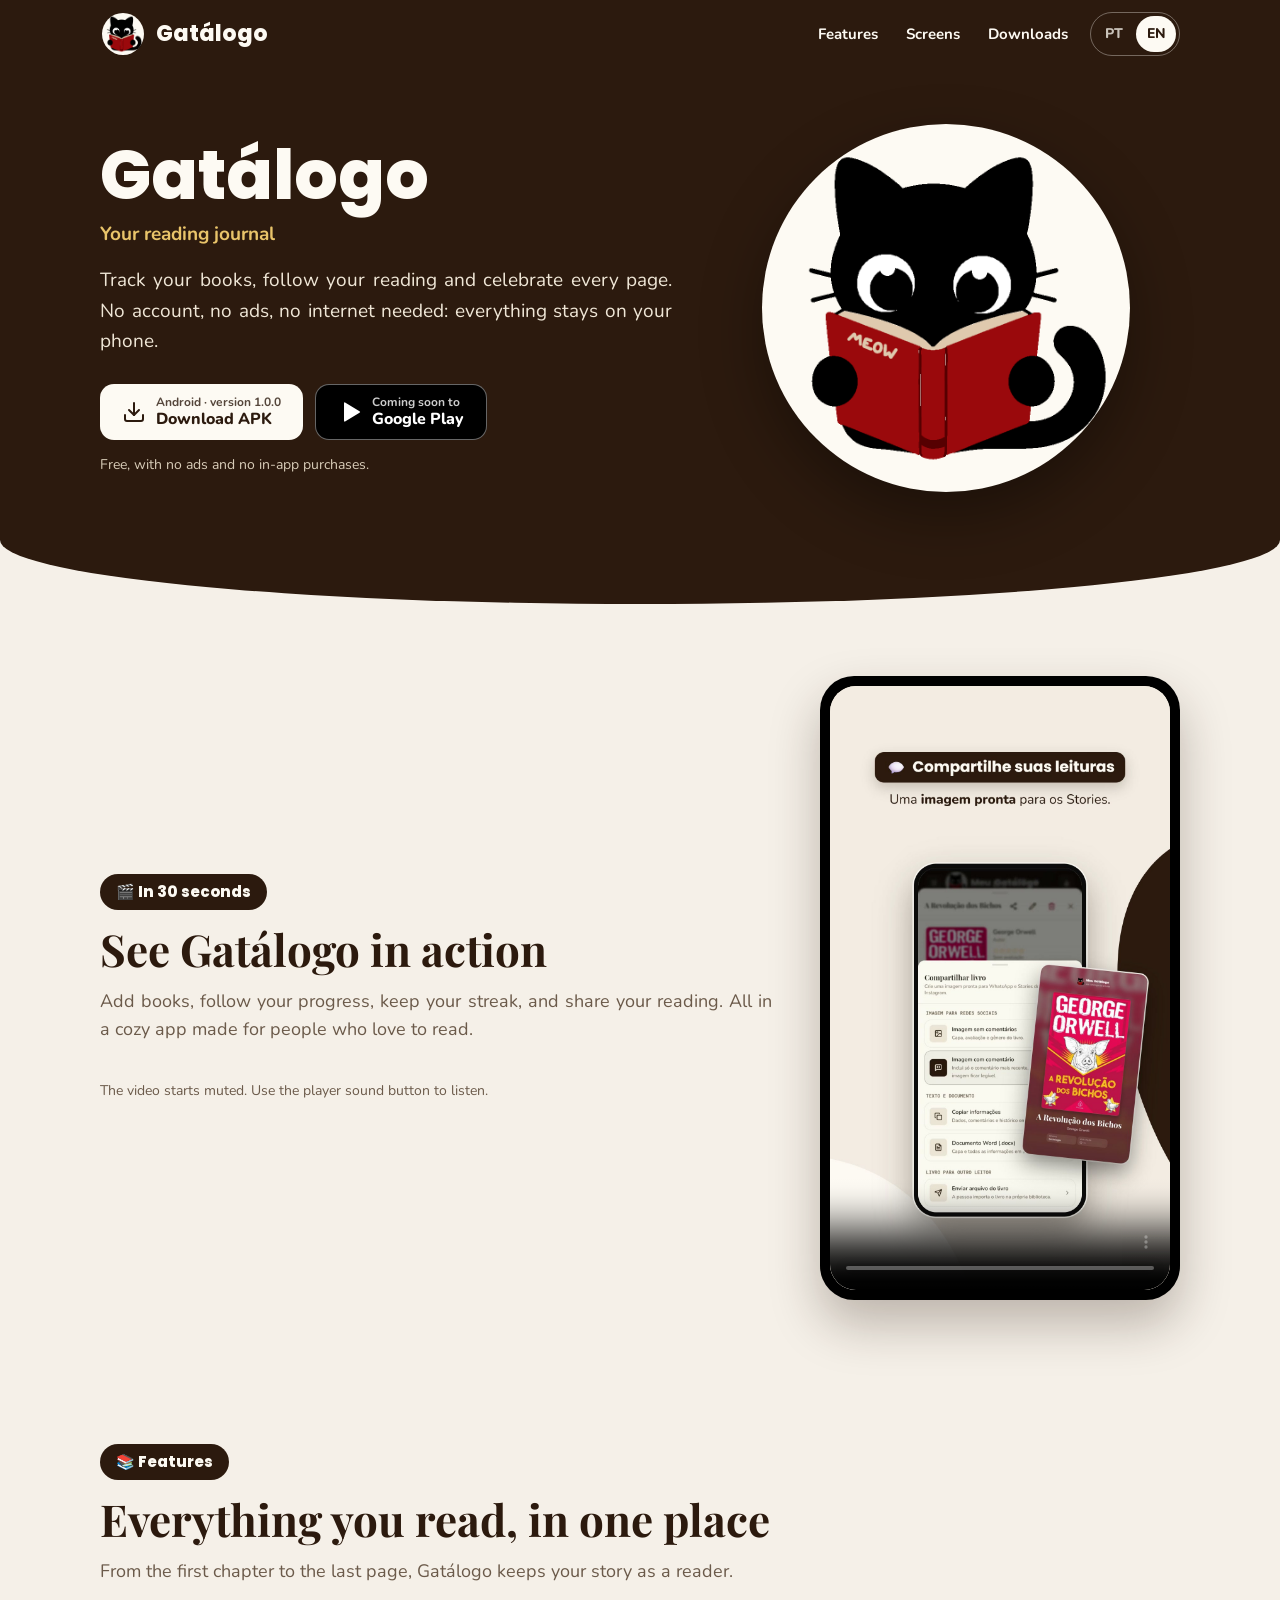
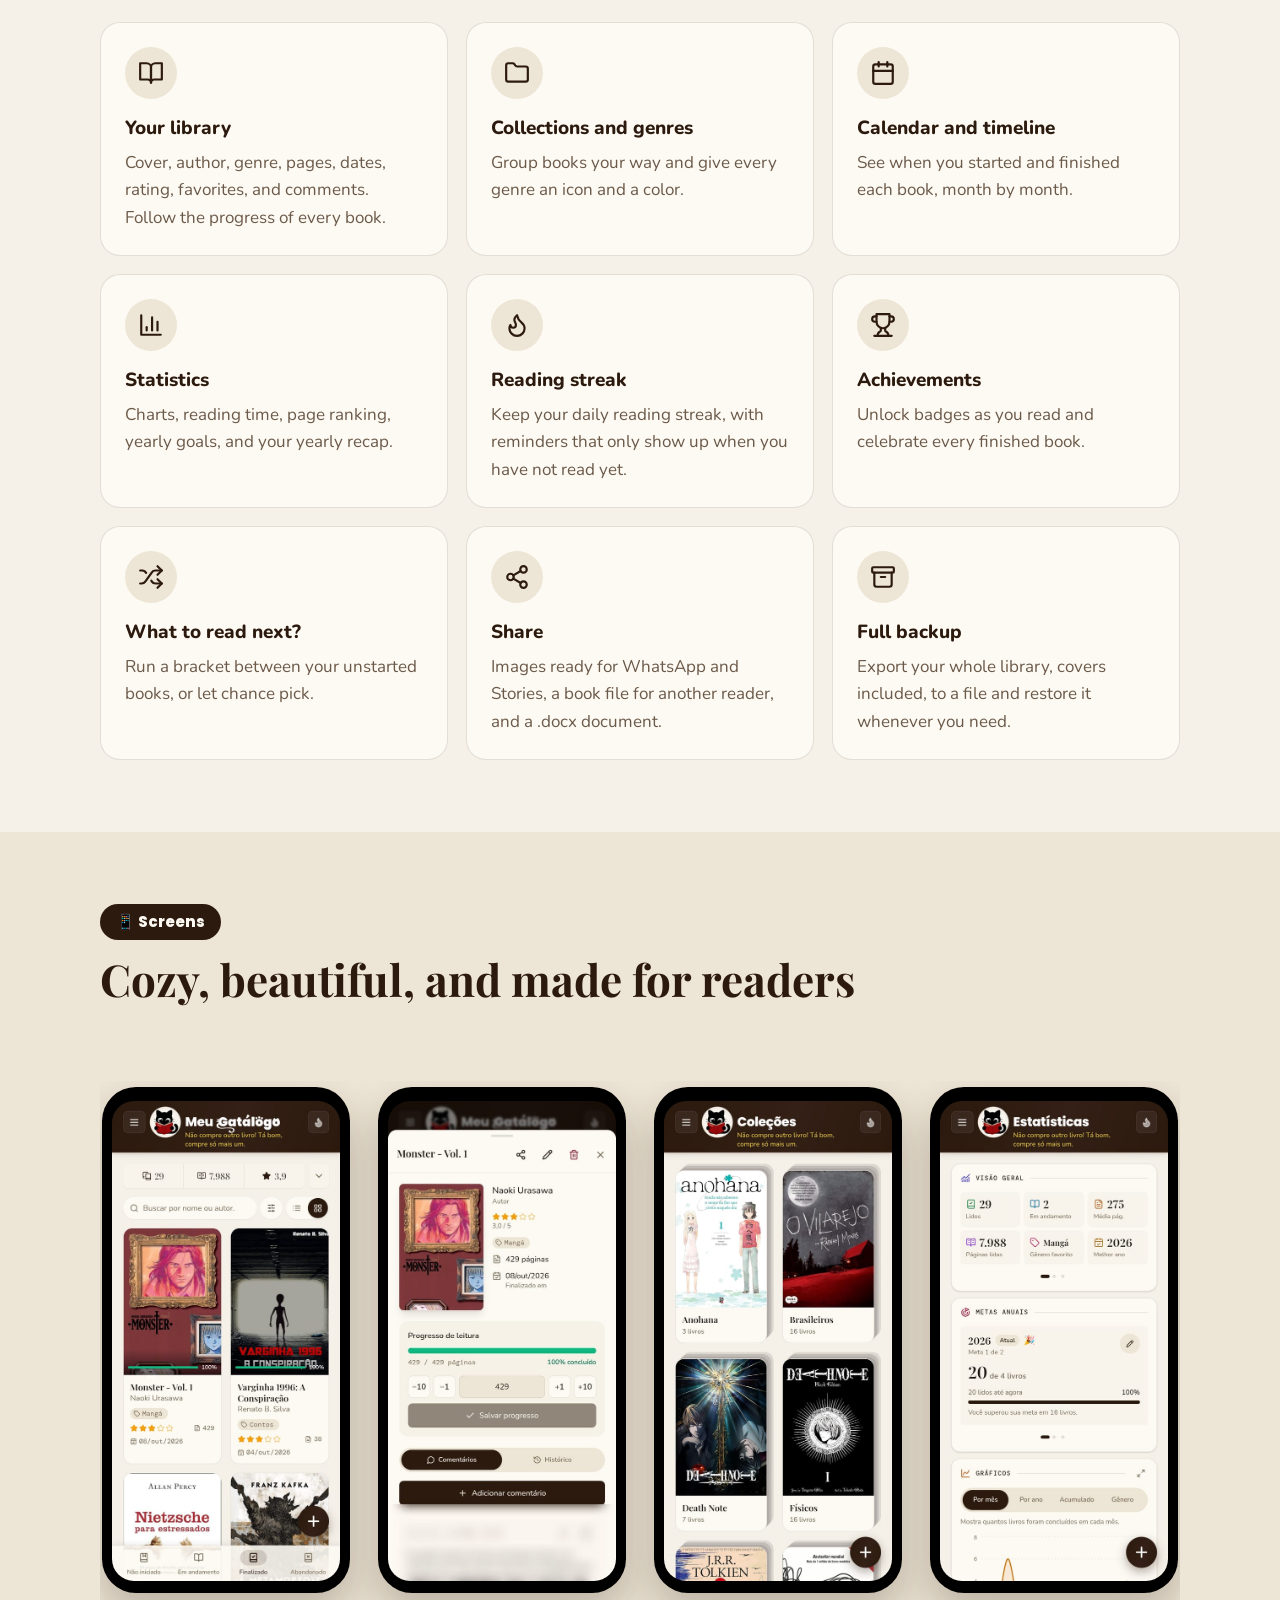
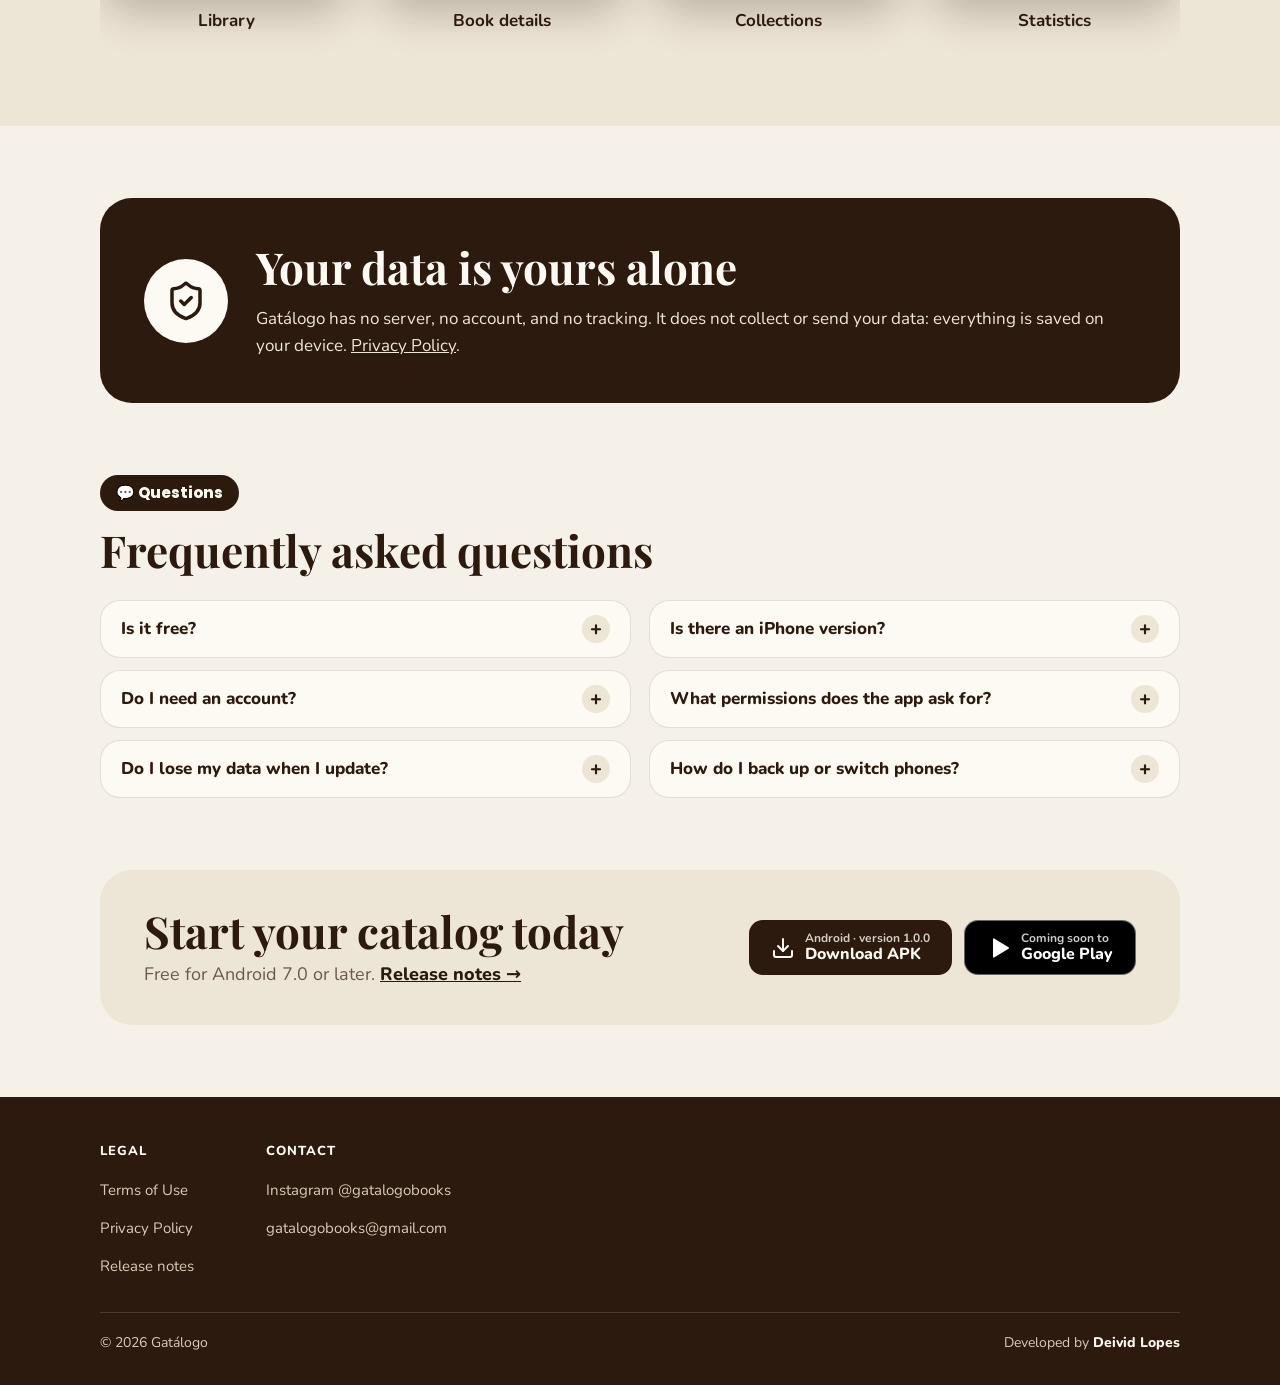
==== en/index.html @ 9791ff78 "Mobile: compact privacy band and download card - Privacy: small icon beside the heading, justified t" ====
<!doctype html>
<html lang="en">
<head>
<meta charset="utf-8">
<meta name="viewport" content="width=device-width, initial-scale=1">
<title>Gatálogo: your reading journal</title>
<meta name="description" content="Track your books, follow your reading and see your stats. No account, no ads: everything stays on your phone.">
<meta name="theme-color" content="#2c1a0e">
<meta property="og:title" content="Gatálogo: your reading journal">
<meta property="og:description" content="Track your books, follow your reading and see your stats. No account, no ads: everything stays on your phone.">
<meta property="og:type" content="website">
<meta property="og:site_name" content="Gatálogo">
<meta property="og:locale" content="en_US">
<meta property="og:image" content="https://deividlopess.github.io/gatalogo/assets/img/og-en.jpg?v=54afafa1e4">
<meta property="og:image:width" content="1200">
<meta property="og:image:height" content="630">
<meta property="og:image:alt" content="Gatálogo, your reading journal: three app screens showing the library, a book page and the statistics">
<meta name="twitter:card" content="summary_large_image">
<meta property="og:url" content="https://deividlopess.github.io/gatalogo/en/">
<link rel="icon" type="image/png" href="../assets/img/logo.png">
<link rel="apple-touch-icon" href="../assets/img/logo.png">
<link rel="preload" href="../assets/fonts/poppins-latin-800-normal.woff2" as="font" type="font/woff2" crossorigin>
<link rel="stylesheet" href="../assets/style.css?v=a00fed7e92">
<script>document.documentElement.classList.add('js');window.__revealFallback=setTimeout(function(){document.documentElement.classList.add('reveal-all')},3000)</script>
<script src="../assets/site.js?v=0984631169" defer></script>
</head>
<body>
<header class="top"><div class="wrap">
<a class="brand" href="./"><span class="brand-logo"><img src="../assets/img/logo.png" alt="" width="36" height="36"></span>Gatálogo</a>
<nav><a href="#recursos">Features</a><a href="#telas">Screens</a><a class="nav-dl" href="downloads.html">Downloads</a><span class="lang-switch"><a href="../" hreflang="pt-BR" lang="pt-BR" title="Português">PT</a><span class="lang-on" aria-current="true" title="English">EN</span></span></nav>
</div></header>
<main>
<div class="hero"><div class="wrap">
<div>
<h1 class="reveal">Gatálogo</h1>
<p class="tagline reveal" style="--d:80ms"><span class="tagline-text" data-phrases='["Your reading journal","Your bookshelf in your pocket","Track every page you read","Keep your reading streak lit 🔥","Yearly goals and a recap","Achievements for every book","Collections your way","A bracket to pick your next read","Share it on your Stories","Full backup, covers included","No account and no ads","Now with more cats! 🐾"]'>Your reading journal</span></p>
<p class="lead reveal" style="--d:160ms">Track your books, follow your reading and celebrate every page. No account, no ads, no internet needed: everything stays on your phone.</p>
<div class="reveal" style="--d:240ms"><div class="cta">
<a class="btn btn-light" href="../download/gatalogo-1.0.0.apk" download><svg viewBox="0 0 24 24" fill="none" stroke="currentColor" stroke-width="2" stroke-linecap="round" stroke-linejoin="round" aria-hidden="true"><path d="M21 15v4a2 2 0 0 1-2 2H5a2 2 0 0 1-2-2v-4"/><path d="m7 10 5 5 5-5"/><path d="M12 15V3"/></svg><span><small>Android · version 1.0.0</small>Download APK</span></a>
<a class="btn btn-store" role="link" aria-disabled="true" title="Coming soon to Google Play"><svg viewBox="0 0 24 24" fill="currentColor" aria-hidden="true"><path d="M6 3.5v17a1 1 0 0 0 1.5.86l14-8.5a1 1 0 0 0 0-1.72l-14-8.5A1 1 0 0 0 6 3.5Z"/></svg><span><small>Coming soon to</small>Google Play</span></a>
</div></div>
<p class="note reveal" style="--d:320ms">Free, with no ads and no in-app purchases.</p>
</div>
<div class="mascot reveal" style="--d:120ms"><img src="../assets/img/logo.png" alt="" width="380" height="380"></div>
</div></div>

<section id="video" class="video"><div class="wrap video-grid">
<div class="video-text">
<span class="pill reveal">🎬 In 30 seconds</span>
<h2 class="reveal">See Gatálogo in action</h2>
<div class="video-copy">
<p class="section-lead reveal">Add books, follow your progress, keep your streak, and share your reading. All in a cozy app made for people who love to read.</p>
<p class="note reveal">The video starts muted. Use the player sound button to listen.</p>
</div>
</div>
<div class="video-frame reveal" style="--d:120ms">
<video src="../assets/video/gatalogo.mp4?v=9601fcf85e" poster="../assets/video/gatalogo.jpg?v=9601fcf85e" width="1080" height="1920" muted loop playsinline controls preload="none" aria-label="Gatálogo introduction video"></video>
</div>
</div></section>

<section id="recursos"><div class="wrap">
<span class="pill reveal">📚 Features</span>
<h2 class="reveal">Everything you read, in one place</h2>
<p class="section-lead reveal">From the first chapter to the last page, Gatálogo keeps your story as a reader.</p>
<div class="features">
<div class="feature reveal" style="--d:0ms"><div class="icon"><svg viewBox="0 0 24 24" fill="none" stroke="currentColor" stroke-width="2" stroke-linecap="round" stroke-linejoin="round" aria-hidden="true"><path d="M2 3h6a4 4 0 0 1 4 4v14a3 3 0 0 0-3-3H2z"/><path d="M22 3h-6a4 4 0 0 0-4 4v14a3 3 0 0 1 3-3h7z"/></svg></div><h3>Your library</h3><p>Cover, author, genre, pages, dates, rating, favorites, and comments. Follow the progress of every book.</p></div>
<div class="feature reveal" style="--d:90ms"><div class="icon"><svg viewBox="0 0 24 24" fill="none" stroke="currentColor" stroke-width="2" stroke-linecap="round" stroke-linejoin="round" aria-hidden="true"><path d="M20 20a2 2 0 0 0 2-2V8a2 2 0 0 0-2-2h-7.9a2 2 0 0 1-1.69-.9L9.6 3.9A2 2 0 0 0 7.93 3H4a2 2 0 0 0-2 2v13a2 2 0 0 0 2 2Z"/></svg></div><h3>Collections and genres</h3><p>Group books your way and give every genre an icon and a color.</p></div>
<div class="feature reveal" style="--d:180ms"><div class="icon"><svg viewBox="0 0 24 24" fill="none" stroke="currentColor" stroke-width="2" stroke-linecap="round" stroke-linejoin="round" aria-hidden="true"><rect width="18" height="18" x="3" y="4" rx="2"/><path d="M16 2v4"/><path d="M8 2v4"/><path d="M3 10h18"/></svg></div><h3>Calendar and timeline</h3><p>See when you started and finished each book, month by month.</p></div>
<div class="feature reveal" style="--d:0ms"><div class="icon"><svg viewBox="0 0 24 24" fill="none" stroke="currentColor" stroke-width="2" stroke-linecap="round" stroke-linejoin="round" aria-hidden="true"><path d="M3 3v18h18"/><path d="M18 17V9"/><path d="M13 17V5"/><path d="M8 17v-3"/></svg></div><h3>Statistics</h3><p>Charts, reading time, page ranking, yearly goals, and your yearly recap.</p></div>
<div class="feature reveal" style="--d:90ms"><div class="icon"><svg viewBox="0 0 24 24" fill="none" stroke="currentColor" stroke-width="2" stroke-linecap="round" stroke-linejoin="round" aria-hidden="true"><path d="M8.5 14.5A2.5 2.5 0 0 0 11 12c0-1.38-.5-2-1-3-1.072-2.143-.224-4.054 2-6 .5 2.5 2 4.9 4 6.5 2 1.6 3 3.5 3 5.5a7 7 0 1 1-14 0c0-1.153.433-2.294 1-3a2.5 2.5 0 0 0 2.5 2.5z"/></svg></div><h3>Reading streak</h3><p>Keep your daily reading streak, with reminders that only show up when you have not read yet.</p></div>
<div class="feature reveal" style="--d:180ms"><div class="icon"><svg viewBox="0 0 24 24" fill="none" stroke="currentColor" stroke-width="2" stroke-linecap="round" stroke-linejoin="round" aria-hidden="true"><path d="M6 9H4.5a2.5 2.5 0 0 1 0-5H6"/><path d="M18 9h1.5a2.5 2.5 0 0 0 0-5H18"/><path d="M4 22h16"/><path d="M10 14.66V17c0 .55-.47.98-.97 1.21C7.85 18.75 7 20.24 7 22"/><path d="M14 14.66V17c0 .55.47.98.97 1.21C16.15 18.75 17 20.24 17 22"/><path d="M18 2H6v7a6 6 0 0 0 12 0V2Z"/></svg></div><h3>Achievements</h3><p>Unlock badges as you read and celebrate every finished book.</p></div>
<div class="feature reveal" style="--d:0ms"><div class="icon"><svg viewBox="0 0 24 24" fill="none" stroke="currentColor" stroke-width="2" stroke-linecap="round" stroke-linejoin="round" aria-hidden="true"><path d="M2 18h1.4c1.3 0 2.5-.6 3.3-1.7l6.1-8.6c.7-1.1 2-1.7 3.3-1.7H22"/><path d="m18 2 4 4-4 4"/><path d="M2 6h1.9c1.5 0 2.9.9 3.6 2.2"/><path d="M22 18h-5.9c-1.3 0-2.6-.7-3.3-1.8l-.5-.8"/><path d="m18 14 4 4-4 4"/></svg></div><h3>What to read next?</h3><p>Run a bracket between your unstarted books, or let chance pick.</p></div>
<div class="feature reveal" style="--d:90ms"><div class="icon"><svg viewBox="0 0 24 24" fill="none" stroke="currentColor" stroke-width="2" stroke-linecap="round" stroke-linejoin="round" aria-hidden="true"><circle cx="18" cy="5" r="3"/><circle cx="6" cy="12" r="3"/><circle cx="18" cy="19" r="3"/><path d="m8.59 13.51 6.83 3.98"/><path d="m15.41 6.51-6.82 3.98"/></svg></div><h3>Share</h3><p>Images ready for WhatsApp and Stories, a book file for another reader, and a .docx document.</p></div>
<div class="feature reveal" style="--d:180ms"><div class="icon"><svg viewBox="0 0 24 24" fill="none" stroke="currentColor" stroke-width="2" stroke-linecap="round" stroke-linejoin="round" aria-hidden="true"><rect width="20" height="5" x="2" y="3" rx="1"/><path d="M4 8v11a2 2 0 0 0 2 2h12a2 2 0 0 0 2-2V8"/><path d="M10 12h4"/></svg></div><h3>Full backup</h3><p>Export your whole library, covers included, to a file and restore it whenever you need.</p></div>
</div>
</div></section>

<section id="telas" class="shots"><div class="wrap">
<div class="shots-head">
<div>
<span class="pill reveal">📱 Screens</span>
<h2 class="reveal">Cozy, beautiful, and made for readers</h2>
<p class="section-lead reveal">Swipe sideways to see every screen in the app.</p>
</div>
<div class="carousel-nav reveal">
<button type="button" class="nav-btn" data-dir="-1" aria-label="Previous screens"><svg viewBox="0 0 24 24" fill="none" stroke="currentColor" stroke-width="2.5" stroke-linecap="round" stroke-linejoin="round" aria-hidden="true"><path d="m15 18-6-6 6-6"/></svg></button>
<button type="button" class="nav-btn" data-dir="1" aria-label="Next screens"><svg viewBox="0 0 24 24" fill="none" stroke="currentColor" stroke-width="2.5" stroke-linecap="round" stroke-linejoin="round" aria-hidden="true"><path d="m9 18 6-6-6-6"/></svg></button>
</div>
</div>
<div class="phones" tabindex="0">
<figure class="phone reveal" style="--d:0ms"><div class="frame"><img src="../assets/img/telas/biblioteca.jpg" alt="Library" width="540" height="1137" loading="lazy"></div><figcaption>Library</figcaption></figure>
<figure class="phone reveal" style="--d:90ms"><div class="frame"><img src="../assets/img/telas/detalhes.jpg" alt="Book details" width="540" height="1137" loading="lazy"></div><figcaption>Book details</figcaption></figure>
<figure class="phone reveal" style="--d:180ms"><div class="frame"><img src="../assets/img/telas/colecoes.jpg" alt="Collections" width="540" height="1137" loading="lazy"></div><figcaption>Collections</figcaption></figure>
<figure class="phone reveal" style="--d:270ms"><div class="frame"><img src="../assets/img/telas/estatisticas.jpg" alt="Statistics" width="540" height="1137" loading="lazy"></div><figcaption>Statistics</figcaption></figure>
<figure class="phone reveal" style="--d:0ms"><div class="frame"><img src="../assets/img/telas/calendario.jpg" alt="Calendar" width="540" height="1137" loading="lazy"></div><figcaption>Calendar</figcaption></figure>
<figure class="phone reveal" style="--d:90ms"><div class="frame"><img src="../assets/img/telas/linha-do-tempo.jpg" alt="Timeline" width="540" height="1137" loading="lazy"></div><figcaption>Timeline</figcaption></figure>
<figure class="phone reveal" style="--d:180ms"><div class="frame"><img src="../assets/img/telas/ofensiva.jpg" alt="Reading streak" width="540" height="1137" loading="lazy"></div><figcaption>Reading streak</figcaption></figure>
<figure class="phone reveal" style="--d:270ms"><div class="frame"><img src="../assets/img/telas/conquistas.jpg" alt="Achievements" width="540" height="1137" loading="lazy"></div><figcaption>Achievements</figcaption></figure>
<figure class="phone reveal" style="--d:0ms"><div class="frame"><img src="../assets/img/telas/avaliacoes.jpg" alt="Ratings" width="540" height="1137" loading="lazy"></div><figcaption>Ratings</figcaption></figure>
<figure class="phone reveal" style="--d:90ms"><div class="frame"><img src="../assets/img/telas/proxima-leitura.jpg" alt="Next read" width="540" height="1137" loading="lazy"></div><figcaption>Next read</figcaption></figure>
<figure class="phone reveal" style="--d:180ms"><div class="frame"><img src="../assets/img/telas/gestao.jpg" alt="Authors and genres" width="540" height="1137" loading="lazy"></div><figcaption>Authors and genres</figcaption></figure>
<figure class="phone reveal" style="--d:270ms"><div class="frame"><img src="../assets/img/telas/configuracoes.jpg" alt="Settings" width="540" height="1137" loading="lazy"></div><figcaption>Settings</figcaption></figure>
</div>
</div></section>

<section><div class="wrap">
<div class="privacy reveal">
<div class="icon"><svg viewBox="0 0 24 24" fill="none" stroke="currentColor" stroke-width="2" stroke-linecap="round" stroke-linejoin="round" aria-hidden="true"><path d="M20 13c0 5-3.5 7.5-7.66 8.95a1 1 0 0 1-.67-.01C7.5 20.5 4 18 4 13V6a1 1 0 0 1 1-1c2 0 4.5-1.2 6.24-2.72a1.17 1.17 0 0 1 1.52 0C14.51 3.81 17 5 19 5a1 1 0 0 1 1 1z"/><path d="m9 12 2 2 4-4"/></svg></div>
<div><h2>Your data is yours alone</h2><p>Gatálogo has no server, no account, and no tracking. It does not collect or send your data: everything is saved on your device. <a href="privacy.html">Privacy Policy</a>.</p></div>
</div>
</div></section>

<section id="faq" class="faq"><div class="wrap">
<span class="pill reveal">💬 Questions</span>
<h2 class="reveal">Frequently asked questions</h2>
<div class="faq-list">
<details class="reveal"><summary>Is it free?</summary><p>Yes. No ads, no in-app purchases and no subscription.</p></details>
<details class="reveal"><summary>Is there an iPhone version?</summary><p>No. For now, Gatálogo is only for Android 7.0 or later.</p></details>
<details class="reveal"><summary>Do I need an account?</summary><p>No. The app works without an account and without internet.</p></details>
<details class="reveal"><summary>What permissions does the app ask for?</summary><p>Camera and photos, for book covers, and notifications, for reading reminders. They are all optional: the app works normally without them. No data leaves your phone.</p></details>
<details class="reveal"><summary>Do I lose my data when I update?</summary><p>No. Updates keep your library. Even so, we recommend making a backup every now and then.</p></details>
<details class="reveal"><summary>How do I back up or switch phones?</summary><p>In <strong>Settings &gt; Backup</strong>, export one file with your whole library, covers included, and import it on the other device.</p></details>
</div>
</div></section>

<section id="baixar" class="download"><div class="wrap">
<div class="download-card reveal">
<div>
<h2>Start your catalog today</h2>
<p>Free for Android 7.0 or later. <a href="downloads.html">Release notes →</a></p>
</div>
<div class="cta">
<a class="btn btn-light" href="../download/gatalogo-1.0.0.apk" download><svg viewBox="0 0 24 24" fill="none" stroke="currentColor" stroke-width="2" stroke-linecap="round" stroke-linejoin="round" aria-hidden="true"><path d="M21 15v4a2 2 0 0 1-2 2H5a2 2 0 0 1-2-2v-4"/><path d="m7 10 5 5 5-5"/><path d="M12 15V3"/></svg><span><small>Android · version 1.0.0</small>Download APK</span></a>
<a class="btn btn-store" role="link" aria-disabled="true" title="Coming soon to Google Play"><svg viewBox="0 0 24 24" fill="currentColor" aria-hidden="true"><path d="M6 3.5v17a1 1 0 0 0 1.5.86l14-8.5a1 1 0 0 0 0-1.72l-14-8.5A1 1 0 0 0 6 3.5Z"/></svg><span><small>Coming soon to</small>Google Play</span></a>
</div>
</div>
</div></section>
</main>
<footer><div class="wrap">
<div class="footer-grid">
<nav class="footer-col" aria-label="Legal">
<h3>Legal</h3>
<a href="terms.html">Terms of Use</a>
<a href="privacy.html">Privacy Policy</a>
<a href="downloads.html">Release notes</a>
</nav>
<div class="footer-col">
<h3>Contact</h3>
<a href="https://www.instagram.com/gatalogobooks/" rel="noopener">Instagram @gatalogobooks</a>
<a href="mailto:gatalogobooks@gmail.com">gatalogobooks@gmail.com</a>
</div>
</div>
<div class="footer-copy">
<span>© 2026 Gatálogo</span>
<span>Developed by <a href="https://www.linkedin.com/in/deivid-lopes/" rel="noopener" target="_blank">Deivid Lopes</a></span>
</div>
</div></footer>
</body>
</html>
---- assets/style.css ----
@font-face {
  font-family: 'Nunito';
  font-weight: 400;
  font-display: swap;
  src: url('fonts/nunito-latin-400-normal.woff2') format('woff2');
}
@font-face {
  font-family: 'Nunito';
  font-weight: 700;
  font-display: swap;
  src: url('fonts/nunito-latin-700-normal.woff2') format('woff2');
}
@font-face {
  font-family: 'Nunito';
  font-weight: 800;
  font-display: swap;
  src: url('fonts/nunito-latin-800-normal.woff2') format('woff2');
}
@font-face {
  font-family: 'Playfair Display';
  font-weight: 700;
  font-display: swap;
  src: url('fonts/playfair-display-latin-700-normal.woff2') format('woff2');
}
@font-face {
  font-family: 'Poppins';
  font-weight: 800;
  font-display: swap;
  src: url('fonts/poppins-latin-800-normal.woff2') format('woff2');
}

:root {
  --bg: #f5f0e8;
  --card: #fdfaf3;
  --cream: #ede5d5;
  --brown: #2c1a0e;
  --brown-2: #4a2e1a;
  --ink: #1c1510;
  --muted: #6b5a4a;
  --border: rgba(44, 26, 14, 0.12);
  --gold: #e9c46a;
  --radius: 20px;
  --max: 1080px;
}

* {
  box-sizing: border-box;
}
html {
  scroll-behavior: smooth;
}
body {
  margin: 0;
  background: var(--bg);
  color: var(--ink);
  font-family: 'Nunito', system-ui, sans-serif;
  font-size: 17px;
  line-height: 1.6;
  -webkit-font-smoothing: antialiased;
}
img {
  max-width: 100%;
  display: block;
}
a {
  color: inherit;
}
.wrap {
  width: min(var(--max), 100% - 32px);
  margin-inline: auto;
}

/* Header */
.top {
  background: var(--brown);
  color: var(--card);
}
.top .wrap {
  display: flex;
  align-items: center;
  justify-content: space-between;
  gap: 12px;
  min-height: 68px;
}
.brand {
  display: flex;
  align-items: center;
  gap: 10px;
  text-decoration: none;
  font-family: 'Poppins', sans-serif;
  font-weight: 800;
  font-size: 22px;
}
/* Same treatment as the hero: the disc sits behind the cat, so ears and tail are never clipped. */
.brand-logo {
  position: relative;
  width: 46px;
  height: 46px;
  flex: none;
  display: grid;
  place-items: center;
}
.brand-logo::before {
  content: '';
  position: absolute;
  inset: 4%;
  border-radius: 50%;
  background: var(--card);
}
.brand-logo img {
  position: relative;
  width: 82%;
  height: auto;
}
.top nav {
  display: flex;
  align-items: center;
  gap: 4px;
  flex-wrap: wrap;
  justify-content: flex-end;
}
.top nav a {
  text-decoration: none;
  font-weight: 700;
  font-size: 15px;
  padding: 8px 12px;
  border-radius: 999px;
  min-height: 36px;
  display: inline-flex;
  align-items: center;
}
.top nav a:hover {
  background: rgba(253, 250, 243, 0.12);
}
.lang-switch {
  display: inline-flex;
  align-items: center;
  gap: 2px;
  padding: 3px;
  border-radius: 999px;
  border: 1px solid rgba(253, 250, 243, 0.35);
  margin-left: 6px;
}
.top nav .lang-switch a,
.lang-on {
  min-width: 40px;
  min-height: 36px;
  padding: 6px 10px;
  border-radius: 999px;
  font-weight: 800;
  font-size: 14px;
  justify-content: center;
}
.lang-on {
  display: inline-flex;
  align-items: center;
  background: var(--card);
  color: var(--brown);
}
.top nav .lang-switch a {
  opacity: 0.75;
}
.top nav .lang-switch a:hover {
  opacity: 1;
}

/* Hero */
.hero {
  background: var(--brown);
  color: var(--card);
  padding: 40px 0 96px;
  position: relative;
  overflow: hidden;
  border-bottom-left-radius: 50% 64px;
  border-bottom-right-radius: 50% 64px;
}
.hero .wrap {
  display: grid;
  grid-template-columns: 1.1fr 0.9fr;
  gap: 40px;
  align-items: center;
}
.hero h1 {
  font-family: 'Poppins', sans-serif;
  font-weight: 800;
  font-size: clamp(40px, 7vw, 68px);
  line-height: 1.05;
  margin: 0 0 8px;
}
.hero .tagline {
  color: var(--gold);
  font-weight: 700;
  font-size: 19px;
  margin: 0 0 16px;
  min-height: 1.6em;
  overflow: hidden;
}
/* Rotating tagline: the old phrase slides up and out, the next one rises in from below */
.tagline-text {
  display: inline-block;
  transition:
    transform 0.35s cubic-bezier(0.2, 0.7, 0.2, 1),
    opacity 0.35s ease;
}
.tagline-text.is-out {
  transform: translateY(-110%);
  opacity: 0;
}
.tagline-text.is-in {
  transform: translateY(110%);
  opacity: 0;
  transition: none;
}
.hero .lead {
  text-align: justify;
  hyphens: auto;
  font-size: 19px;
  margin: 0 0 28px;
  max-width: 34em;
  color: #efe6d6;
}
.hero .mascot {
  position: relative;
  width: min(400px, 100%);
  justify-self: center;
  aspect-ratio: 1;
  display: grid;
  place-items: center;
}
/* The cream disc sits behind the cat, so ears and tail are never clipped. */
.hero .mascot::before {
  content: '';
  position: absolute;
  inset: 4%;
  border-radius: 50%;
  background: var(--card);
  box-shadow: 0 24px 60px rgba(0, 0, 0, 0.35);
}
.hero .mascot img {
  position: relative;
  width: 82%;
  height: auto;
  animation: float 6s ease-in-out infinite;
}
@keyframes float {
  0%,
  100% {
    transform: translateY(0) rotate(0deg);
  }
  50% {
    transform: translateY(-10px) rotate(-1.5deg);
  }
}
.cta {
  display: flex;
  flex-wrap: wrap;
  gap: 12px;
}
.btn {
  display: inline-flex;
  align-items: center;
  gap: 10px;
  min-height: 52px;
  padding: 10px 22px;
  border-radius: 14px;
  font-weight: 800;
  text-decoration: none;
  font-size: 16px;
  line-height: 1.2;
}
.btn svg {
  width: 24px;
  height: 24px;
  flex: none;
}
.btn small {
  display: block;
  font-weight: 700;
  font-size: 12px;
  opacity: 0.8;
}
.btn-light {
  background: var(--card);
  color: var(--brown);
}
.btn-light:hover {
  background: #fff;
}
.btn-store {
  background: #000;
  color: #fff;
  border: 1px solid rgba(255, 255, 255, 0.4);
}
.btn-store[aria-disabled='true'] {
  cursor: default;
}
.note {
  font-size: 14px;
  color: #d8ccb8;
  margin: 14px 0 0;
}

/* Sections */
section {
  padding: 72px 0;
}
.pill {
  display: inline-block;
  background: var(--brown);
  color: var(--card);
  font-family: 'Poppins', sans-serif;
  font-weight: 800;
  font-size: 15px;
  padding: 6px 16px;
  border-radius: 999px;
  margin-bottom: 14px;
}
h2 {
  font-family: 'Playfair Display', serif;
  font-size: clamp(30px, 4.5vw, 44px);
  line-height: 1.15;
  margin: 0 0 12px;
  color: var(--brown);
}
.section-lead {
  color: var(--muted);
  max-width: 40em;
  margin: 0 0 36px;
  font-size: 18px;
}
.features {
  display: grid;
  grid-template-columns: repeat(3, 1fr);
  gap: 18px;
}
.feature {
  background: var(--card);
  border: 1px solid var(--border);
  border-radius: var(--radius);
  padding: 24px;
}
.feature .icon {
  width: 52px;
  height: 52px;
  border-radius: 50%;
  background: var(--cream);
  color: var(--brown);
  display: grid;
  place-items: center;
  margin-bottom: 14px;
}
.feature .icon svg {
  width: 26px;
  height: 26px;
}
.feature h3 {
  margin: 0 0 6px;
  font-size: 19px;
  font-weight: 800;
  color: var(--brown);
}
.feature p {
  margin: 0;
  color: var(--muted);
}

/* Screenshots */
.shots {
  background: var(--cream);
}
.shots-head {
  display: flex;
  align-items: flex-end;
  justify-content: space-between;
  gap: 16px;
}
.carousel-nav {
  display: flex;
  gap: 10px;
  margin-bottom: 36px;
}
.nav-btn {
  width: 48px;
  height: 48px;
  border-radius: 50%;
  border: 0;
  background: var(--brown);
  color: var(--card);
  display: grid;
  place-items: center;
  cursor: pointer;
  transition: transform 0.2s ease, opacity 0.2s ease;
}
.nav-btn svg {
  width: 22px;
  height: 22px;
}
.nav-btn:hover:not(:disabled) {
  transform: scale(1.08);
}
.nav-btn:disabled {
  opacity: 0.3;
  cursor: default;
}
.phones {
  display: grid;
  overflow-y: hidden;
  overscroll-behavior-x: contain;
  touch-action: pan-x pan-y;
  grid-auto-flow: column;
  grid-auto-columns: calc((100% - 3 * 28px) / 4);
  gap: 28px;
  align-items: start;
  overflow-x: auto;
  scroll-snap-type: x mandatory;
  scroll-padding-inline: 2px;
  padding: 6px 2px 20px;
  scrollbar-width: thin;
  scrollbar-color: var(--brown) transparent;
}
.phone {
  scroll-snap-align: start;
}
.phone {
  margin: 0;
}
.phone .frame {
  background: #000;
  border-radius: 34px;
  padding: 14px 10px 12px;
  box-shadow: 0 20px 40px rgba(44, 26, 14, 0.25);
}
.phone img {
  border-radius: 22px;
  width: 100%;
  height: auto;
}
.phone figcaption {
  text-align: center;
  margin-top: 14px;
  font-weight: 700;
  color: var(--brown);
}

/* Privacy band */
.privacy {
  background: var(--brown);
  color: var(--card);
  border-radius: 32px;
  padding: 44px;
  display: grid;
  grid-template-columns: auto 1fr;
  gap: 28px;
  align-items: center;
}
.privacy h2 {
  color: var(--card);
}
.privacy p {
  margin: 0;
  color: #efe6d6;
}
.privacy .icon {
  width: 84px;
  height: 84px;
  border-radius: 50%;
  background: var(--card);
  color: var(--brown);
  display: grid;
  place-items: center;
}
.privacy .icon svg {
  width: 42px;
  height: 42px;
}

/* FAQ */
.faq {
  padding-top: 0;
}
.faq-list {
  display: grid;
  grid-template-columns: repeat(2, minmax(0, 1fr));
  align-items: start;
  gap: 12px 18px;
  margin-top: 24px;
}
@media (max-width: 760px) {
  .faq-list {
    grid-template-columns: 1fr;
    gap: 10px;
  }
}
.faq details {
  background: var(--card);
  border: 1px solid var(--border);
  border-radius: var(--radius);
}
.faq summary {
  list-style: none;
  cursor: pointer;
  display: flex;
  align-items: center;
  justify-content: space-between;
  gap: 16px;
  min-height: 56px;
  padding: 12px 20px;
  font-weight: 800;
  color: var(--brown);
}
.faq summary::-webkit-details-marker {
  display: none;
}
.faq summary::after {
  content: '+';
  flex: none;
  display: grid;
  place-items: center;
  width: 28px;
  height: 28px;
  border-radius: 50%;
  background: var(--cream);
  font-size: 20px;
  line-height: 1;
  transition: transform 0.25s ease;
}
.faq details[open] summary::after {
  transform: rotate(45deg);
}
.faq summary:focus-visible {
  outline: 2px solid var(--brown);
  outline-offset: 2px;
  border-radius: var(--radius);
}
.faq details p {
  margin: 0;
  padding: 0 20px 18px;
  color: var(--muted);
  text-align: justify;
  hyphens: auto;
}

/* Download */
.download {
  padding-top: 0;
}
.download-card {
  display: flex;
  align-items: center;
  justify-content: space-between;
  gap: 24px 40px;
  flex-wrap: wrap;
  background: var(--cream);
  border-radius: 32px;
  padding: 36px 44px;
}
.download-card h2 {
  margin-bottom: 4px;
}
.download-card p {
  margin: 0;
  color: var(--muted);
  font-size: 18px;
}
.download .btn-light {
  background: var(--brown);
  color: var(--card);
}
.download .btn-light:hover {
  background: var(--brown-2);
}


/* Footer */
footer {
  background: var(--brown);
  color: #d8ccb8;
  padding: 44px 0 24px;
  font-size: 15px;
}
.footer-grid {
  display: flex;
  flex-wrap: wrap;
  gap: 24px 72px;
}
.footer-col {
  display: flex;
  flex-direction: column;
  align-items: flex-start;
  gap: 2px;
}
.footer-col h3 {
  margin: 0 0 8px;
  color: var(--card);
  font-size: 13px;
  font-weight: 800;
  letter-spacing: 0.08em;
  text-transform: uppercase;
}
footer a {
  text-decoration: none;
  min-height: 36px;
  display: inline-flex;
  align-items: center;
  overflow-wrap: anywhere;
}
footer a:hover {
  color: var(--card);
  text-decoration: underline;
}
.footer-copy {
  margin: 28px 0 0;
  padding-top: 12px;
  border-top: 1px solid rgba(253, 250, 243, 0.14);
  font-size: 14px;
  display: flex;
  flex-wrap: wrap;
  align-items: center;
  justify-content: space-between;
  gap: 0 20px;
}
.footer-copy a {
  color: var(--card);
  font-weight: 800;
}
/* Downloads page */
.top nav a[aria-current='page'] {
  background: rgba(253, 250, 243, 0.14);
}
.download-card p a {
  color: var(--brown);
  font-weight: 800;
  white-space: nowrap;
}
.page-hero {
  background: var(--brown);
  color: var(--card);
  padding: 36px 0 84px;
  border-bottom-left-radius: 50% 48px;
  border-bottom-right-radius: 50% 48px;
}
.page-hero h1 {
  font-family: 'Poppins', sans-serif;
  font-weight: 800;
  font-size: clamp(36px, 6vw, 56px);
  line-height: 1.1;
  margin: 0 0 8px;
}
.page-hero p {
  margin: 0;
  color: #efe6d6;
  font-size: 18px;
  max-width: 36em;
}
.downloads > .wrap {
  margin-top: -52px;
  padding-bottom: 72px;
}
.badge {
  display: inline-block;
  vertical-align: middle;
  background: var(--gold);
  color: var(--brown);
  font-family: 'Nunito', sans-serif;
  font-size: 12px;
  font-weight: 800;
  letter-spacing: 0.04em;
  text-transform: uppercase;
  padding: 3px 10px;
  border-radius: 999px;
}
.latest {
  background: var(--card);
  border: 1px solid var(--border);
  border-radius: 28px;
  padding: 28px;
  box-shadow: 0 20px 44px rgba(44, 26, 14, 0.14);
  display: flex;
  flex-wrap: wrap;
  align-items: center;
  justify-content: space-between;
  gap: 24px;
}
.latest-main {
  display: flex;
  gap: 18px;
  align-items: flex-start;
}
.latest-logo {
  width: 72px;
  height: 72px;
}
.latest-logo::before {
  background: var(--cream);
}
.latest-label {
  margin: 0;
  font-weight: 800;
  color: var(--muted);
}
.latest-version {
  margin: 2px 0 10px;
  font-family: 'Playfair Display', serif;
  font-size: 30px;
  color: var(--brown);
  line-height: 1.15;
}
.latest-meta {
  display: flex;
  flex-wrap: wrap;
  gap: 6px 22px;
  margin: 0;
  font-size: 15px;
}
.latest-meta dt {
  color: var(--muted);
  font-size: 12px;
  font-weight: 800;
  text-transform: uppercase;
  letter-spacing: 0.06em;
}
.latest-meta dd {
  margin: 0;
  font-weight: 700;
}
.latest .btn-light {
  background: var(--brown);
  color: var(--card);
}
.latest .btn-light:hover {
  background: var(--brown-2);
}
.install {
  margin-top: 36px;
  background: var(--cream);
  border-radius: 28px;
  padding: 28px;
}
.install h2,
.release-notes > h2 {
  font-size: clamp(26px, 4vw, 34px);
}
.install ol {
  margin: 0;
  padding-left: 22px;
  display: grid;
  gap: 6px;
}
.install-note {
  margin: 16px 0 0;
  color: var(--muted);
  text-align: justify;
}
.release-notes {
  padding: 56px 0 0;
}
.release {
  background: var(--card);
  border: 1px solid var(--border);
  border-radius: 24px;
  padding: clamp(22px, 4vw, 36px);
  margin-top: 20px;
}
.release-head {
  display: flex;
  flex-wrap: wrap;
  align-items: center;
  justify-content: space-between;
  gap: 12px 20px;
  border-bottom: 1px solid var(--border);
  padding-bottom: 16px;
  margin-bottom: 16px;
}
.release-head h2 {
  font-size: 26px;
  margin: 0;
}
.release-date {
  margin: 4px 0 0;
  color: var(--muted);
  font-size: 15px;
}
.btn-small {
  display: inline-flex;
  align-items: center;
  gap: 8px;
  min-height: 40px;
  padding: 8px 16px;
  border-radius: 12px;
  border: 1px solid var(--border);
  background: var(--bg);
  color: var(--brown);
  font-weight: 800;
  font-size: 15px;
  text-decoration: none;
}
.btn-small svg {
  width: 18px;
  height: 18px;
}
.btn-small:hover {
  background: var(--cream);
}
.release-intro {
  margin: 0 0 8px;
  text-align: justify;
}
.release h3 {
  margin: 22px 0 6px;
  font-size: 17px;
  font-weight: 800;
  color: var(--brown);
}
.release ul {
  margin: 0;
  padding-left: 20px;
  display: grid;
  gap: 4px;
  color: #3a2c20;
}
@media (max-width: 760px) {
  .latest {
    flex-direction: column;
    align-items: stretch;
    padding: 22px;
  }
  .latest .cta {
    flex-direction: column;
  }
  .latest .btn {
    justify-content: center;
  }
  .install {
    padding: 22px;
  }
}

/* Legal pages */
.legal {
  padding: 48px 0 72px;
}
.legal article {
  background: var(--card);
  border: 1px solid var(--border);
  border-radius: var(--radius);
  padding: clamp(22px, 5vw, 48px);
  max-width: 820px;
  margin-inline: auto;
}
.legal h1 {
  font-family: 'Playfair Display', serif;
  color: var(--brown);
  font-size: clamp(30px, 5vw, 42px);
  line-height: 1.15;
  margin: 0 0 8px;
}
.legal h2 {
  font-size: 24px;
  margin: 36px 0 10px;
}
.legal p,
.legal li {
  color: #3a2c20;
}
.legal code {
  background: var(--cream);
  padding: 1px 6px;
  border-radius: 6px;
  font-size: 0.92em;
  overflow-wrap: anywhere;
}
.legal table {
  width: 100%;
  border-collapse: collapse;
  margin: 16px 0;
  font-size: 16px;
  display: block;
  overflow-x: auto;
}
.legal th,
.legal td {
  text-align: left;
  border-bottom: 1px solid var(--border);
  padding: 10px 12px 10px 0;
  vertical-align: top;
}
.legal .back {
  display: inline-flex;
  align-items: center;
  min-height: 36px;
  margin-bottom: 18px;
  font-weight: 700;
  color: var(--brown);
}

@media (max-width: 900px) {
  .features {
    grid-template-columns: repeat(2, 1fr);
  }
  .phones {
    grid-auto-columns: calc((100% - 2 * 28px) / 2.6);
  }
}

@media (max-width: 560px) {
  .features {
    grid-template-columns: 1fr;
  }
}

@media (max-width: 760px) {
  body {
    font-size: 16px;
  }
  .hero {
    padding: 28px 0 72px;
    border-bottom-left-radius: 50% 36px;
    border-bottom-right-radius: 50% 36px;
  }
  .hero .wrap {
    grid-template-columns: 1fr;
    gap: 28px;
  }
  .hero .mascot {
    order: -1;
    width: 170px;
  }
  .hero h1,
  .hero .tagline {
    text-align: center;
  }
  .hero .cta {
    justify-content: center;
  }
  .hero .note {
    text-align: center;
  }
  section {
    padding: 52px 0;
  }
  .phones {
    grid-auto-columns: 72%;
    gap: 20px;
  }
  .carousel-nav {
    display: none;
  }
  .phone {
    scroll-snap-align: center;
  }
  .privacy {
    grid-template-columns: 1fr;
    padding: 30px 22px;
    text-align: center;
  }
  .privacy .icon {
    margin-inline: auto;
  }
  .download-card {
    flex-direction: column;
    text-align: center;
    padding: 30px 22px;
  }
  .download-card .cta {
    justify-content: center;
  }
  .top nav > a:not(.nav-dl) {
    display: none;
  }
  .top nav {
    flex-wrap: nowrap;
    gap: 2px;
  }
  .top nav .nav-dl {
    padding: 8px 10px;
  }
  .lang-switch {
    margin-left: 2px;
  }
  .top nav .lang-switch a,
  .lang-on {
    min-width: 36px;
    padding: 6px 8px;
  }
  .brand {
    font-size: 19px;
    gap: 8px;
  }
}

/* Scroll reveal. Without JavaScript everything stays visible. */
.js .reveal {
  opacity: 0;
  transform: translateY(28px);
  transition:
    opacity 0.7s ease var(--d, 0ms),
    transform 0.7s cubic-bezier(0.2, 0.7, 0.2, 1) var(--d, 0ms);
}
.js .reveal.in,
.reveal-all .reveal {
  opacity: 1;
  transform: none;
}
.feature {
  transition:
    opacity 0.7s ease var(--d, 0ms),
    transform 0.7s cubic-bezier(0.2, 0.7, 0.2, 1) var(--d, 0ms),
    box-shadow 0.25s ease;
}
.feature:hover {
  box-shadow: 0 14px 30px rgba(44, 26, 14, 0.12);
}
@media (prefers-reduced-motion: reduce) {
  html {
    scroll-behavior: auto;
  }
  .js .reveal {
    opacity: 1;
    transform: none;
    transition: none;
  }
  .hero .mascot img {
    animation: none;
  }
  .tagline-text,
  .tagline-text.is-out {
    transform: none;
  }
}

/* Promo video */
.video-grid {
  display: grid;
  grid-template-columns: 1fr minmax(260px, 360px);
  gap: 48px;
  align-items: center;
}
.video .section-lead,
.video .note {
  text-align: justify;
  hyphens: auto;
}
.video .note {
  color: var(--muted);
}
.video-frame {
  background: #000;
  border-radius: 34px;
  padding: 10px;
  box-shadow: 0 24px 50px rgba(44, 26, 14, 0.28);
}
.video-frame video {
  display: block;
  width: 100%;
  height: auto;
  aspect-ratio: 9 / 16;
  border-radius: 26px;
  background: var(--cream);
}
@media (max-width: 760px) {
  /* Keep the phone beside the copy: title on top, text left, video right */
  .video-grid {
    grid-template-columns: minmax(0, 1fr) clamp(112px, 33vw, 200px);
    grid-template-areas:
      'pill pill'
      'title title'
      'copy frame';
    column-gap: 16px;
    row-gap: 0;
  }
  .video-text {
    display: contents;
  }
  .video .pill {
    grid-area: pill;
    justify-self: start;
  }
  .video h2 {
    grid-area: title;
    margin-bottom: 20px;
  }
  .video-copy {
    grid-area: copy;
  }
  .video .section-lead {
    font-size: 14.5px;
    margin-bottom: 0;
    word-spacing: -0.02em;
  }
  .video .note {
    font-size: 13px;
  }
  .video-frame {
    grid-area: frame;
    border-radius: 22px;
    padding: 6px;
  }
  .video-frame video {
    border-radius: 17px;
  }
}

/* Mobile: tighter rhythm and compact feature cards */
@media (max-width: 760px) {
  section {
    padding: 44px 0;
  }
  h2 {
    font-size: clamp(26px, 7.4vw, 34px);
  }
  .section-lead {
    font-size: 16px;
    margin-bottom: 24px;
  }
}
@media (max-width: 560px) {
  .features {
    gap: 10px;
  }
  .feature {
    display: grid;
    grid-template-columns: 44px 1fr;
    column-gap: 14px;
    align-items: start;
    padding: 14px 16px;
  }
  .feature .icon {
    grid-row: span 2;
    width: 44px;
    height: 44px;
    margin: 0;
  }
  .feature .icon svg {
    width: 22px;
    height: 22px;
  }
  .feature h3 {
    font-size: 17px;
    margin: 1px 0 2px;
  }
  .feature p {
    font-size: 14.5px;
    line-height: 1.45;
  }
}
@media (max-width: 560px) {
  .legal {
    padding: 24px 0 48px;
  }
  .legal article {
    padding: 22px 18px;
  }
  .legal article ul,
  .legal article ol {
    padding-left: 22px;
  }
}
/* Mobile: privacy band and download card as compact cards */
@media (max-width: 560px) {
  .privacy {
    grid-template-columns: 48px 1fr;
    gap: 14px;
    padding: 22px 20px;
    border-radius: var(--radius);
    text-align: left;
  }
  .privacy .icon {
    width: 48px;
    height: 48px;
    margin: 0;
  }
  .privacy .icon svg {
    width: 26px;
    height: 26px;
  }
  .privacy > div:last-child {
    display: contents;
  }
  .privacy h2 {
    margin: 0;
    font-size: 24px;
  }
  .privacy p {
    grid-column: 1 / -1;
    font-size: 15px;
    text-align: justify;
    hyphens: auto;
  }
  .download-card {
    align-items: stretch;
    gap: 16px;
    padding: 22px 20px;
    border-radius: var(--radius);
  }
  .download-card h2 {
    font-size: 24px;
  }
  .download-card p {
    font-size: 15px;
  }
  .download-card .cta {
    display: grid;
    justify-content: stretch;
    gap: 10px;
  }
  .download-card .btn {
    justify-content: center;
    min-height: 48px;
  }
}
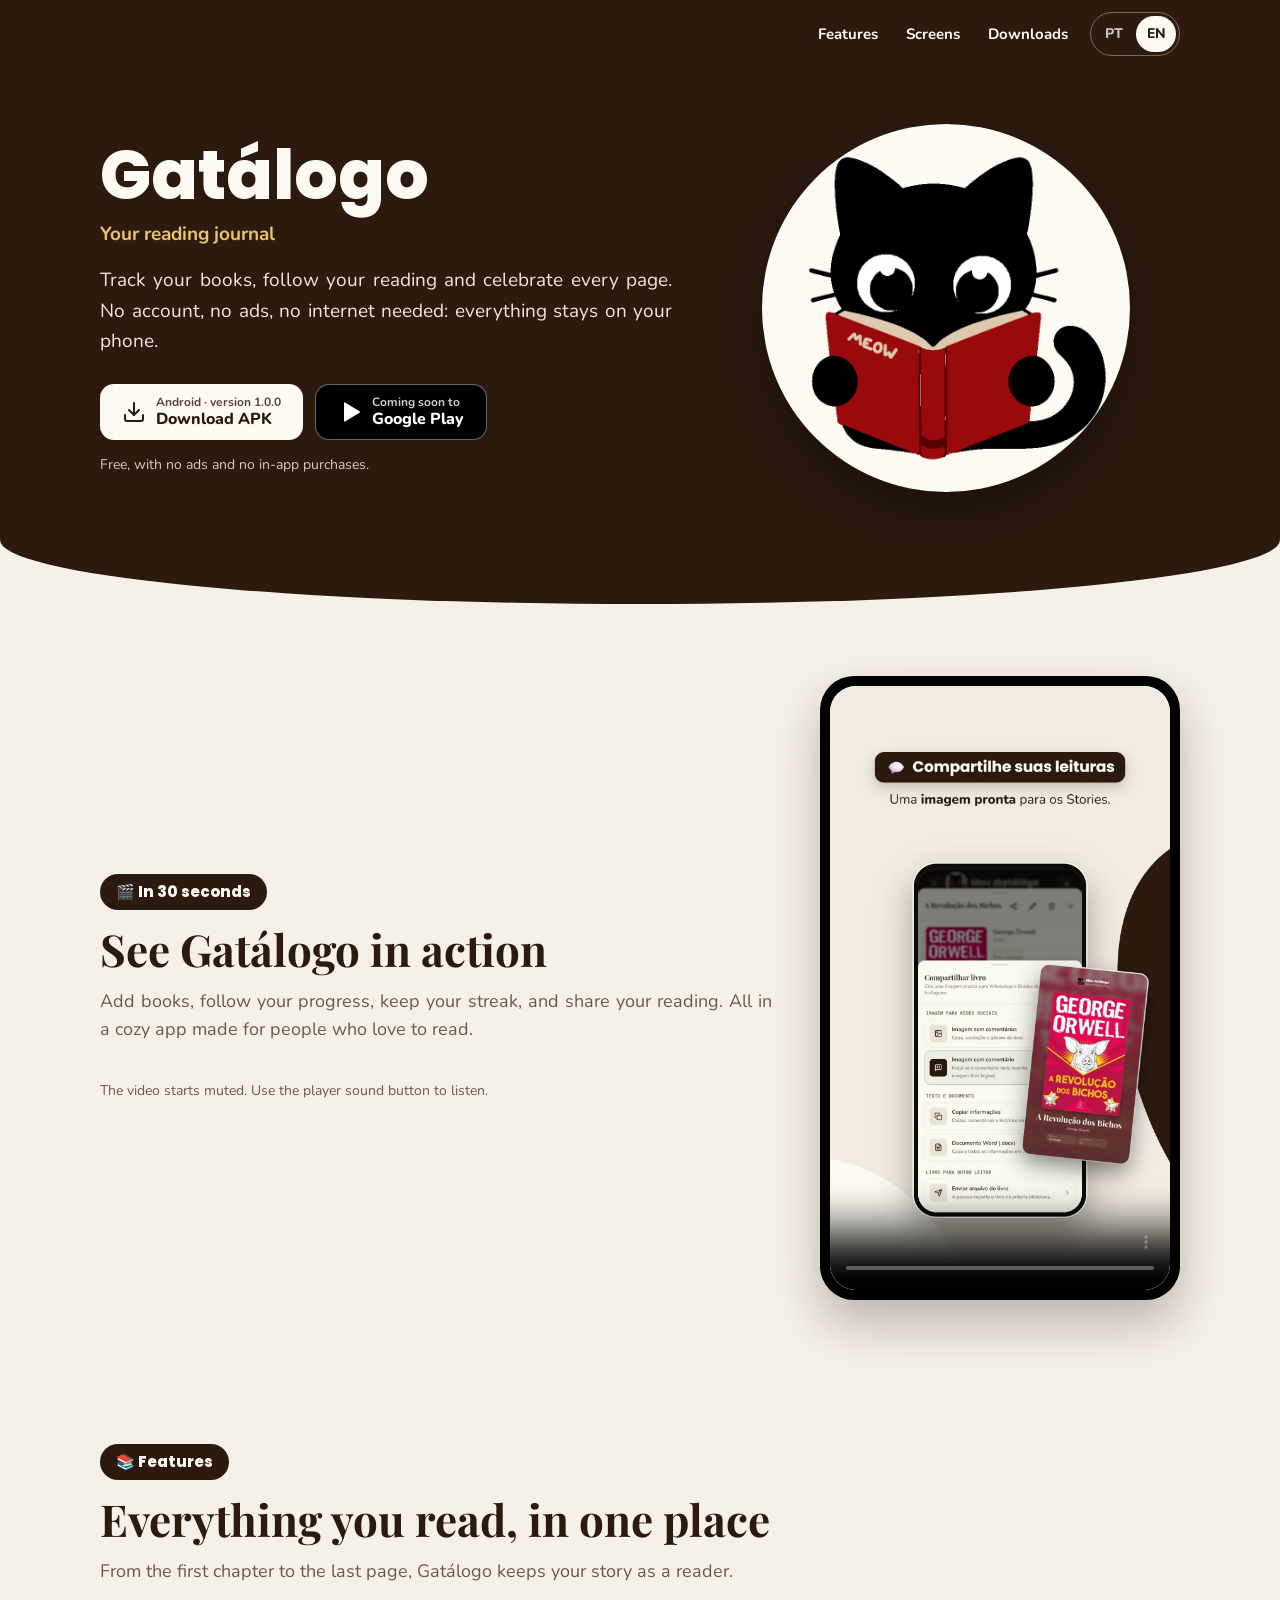
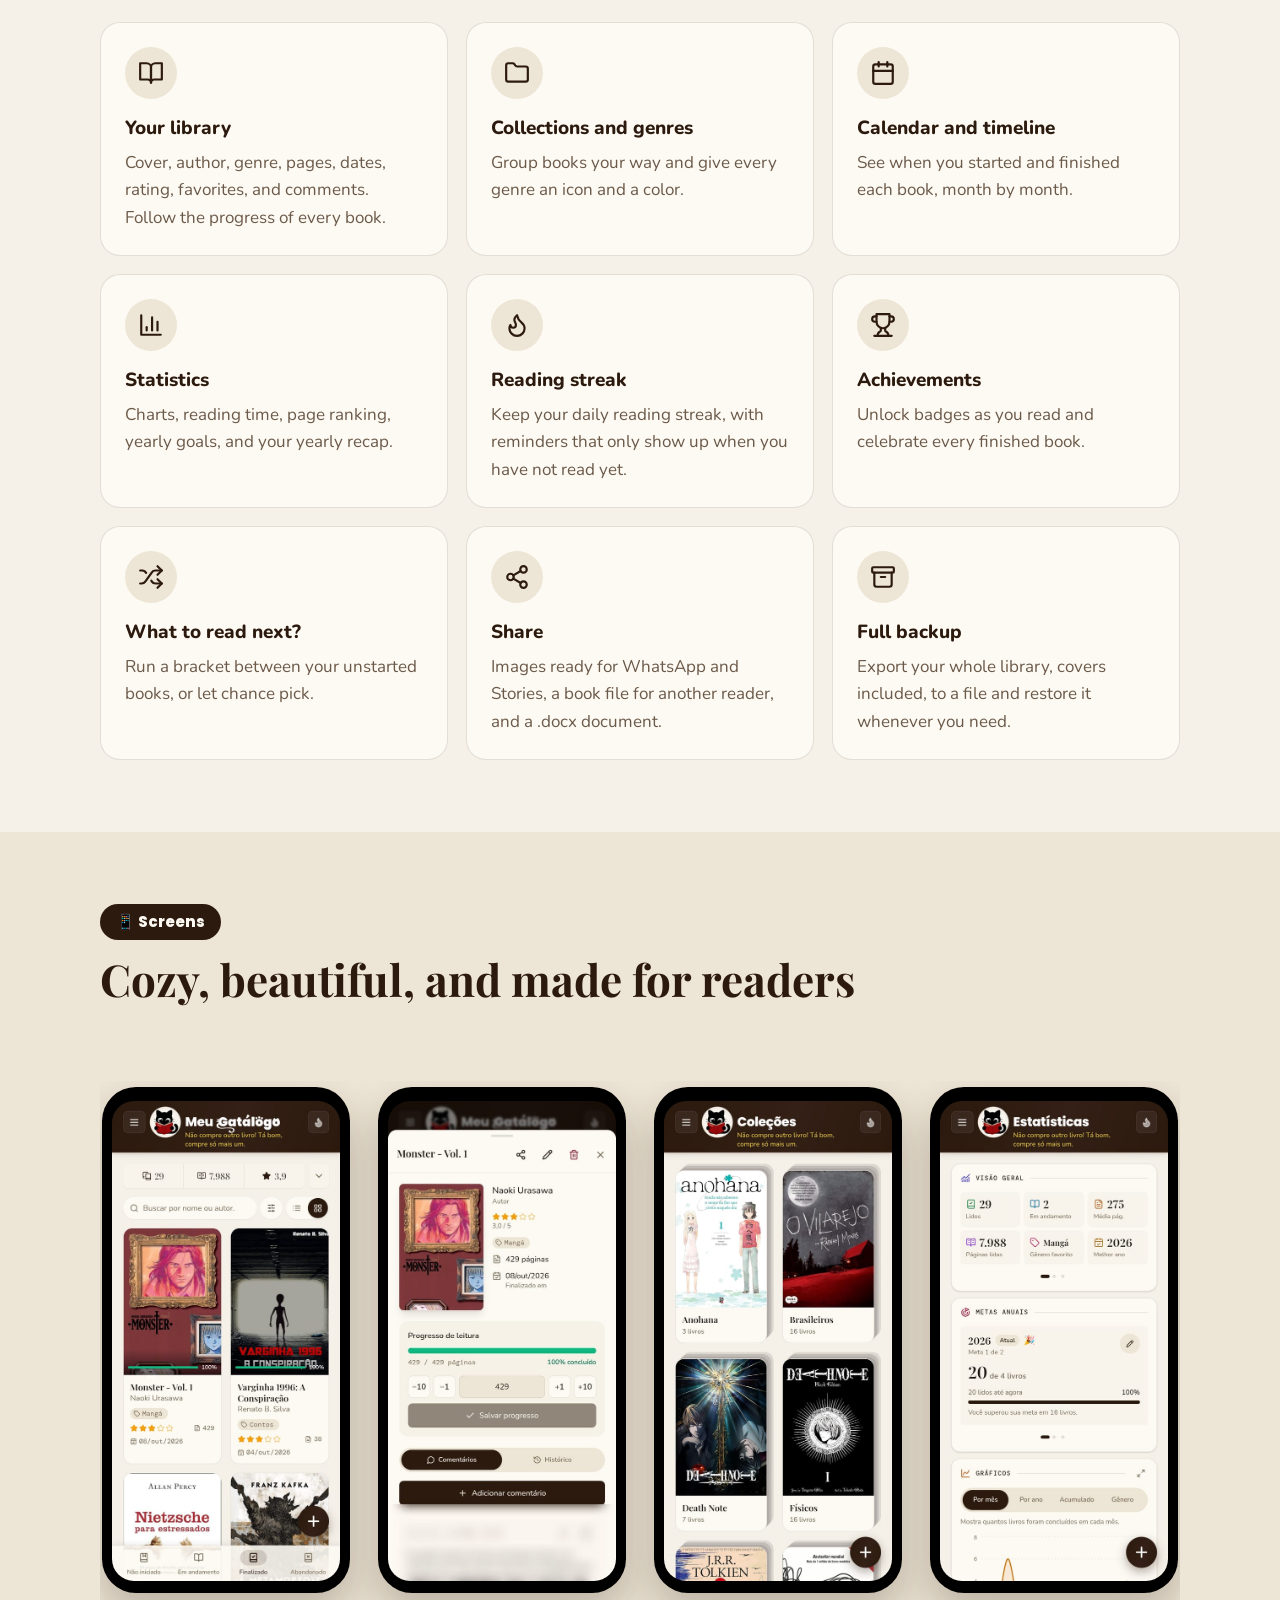
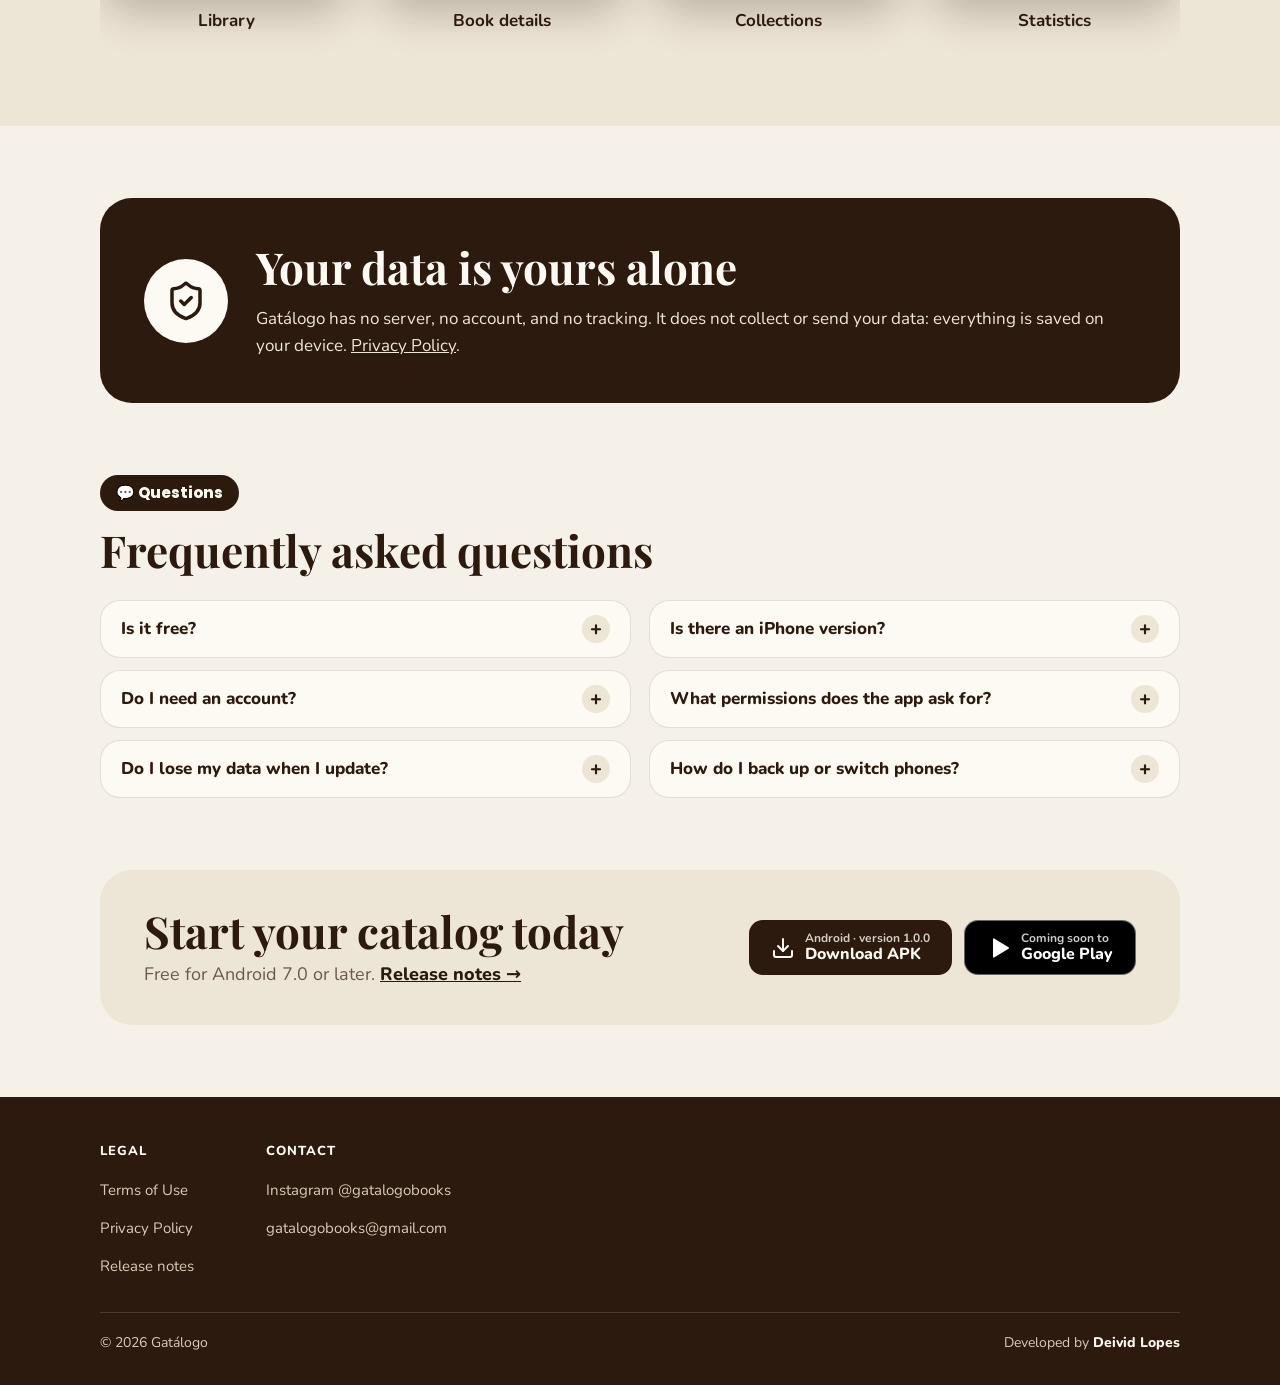
==== commit 20dd7616: "Header: drop the brand on the home page The hero right below already shows the big logo and name. Ot" ====
--- a/en/index.html
+++ b/en/index.html
@@ -20,13 +20,12 @@
 <link rel="icon" type="image/png" href="../assets/img/logo.png">
 <link rel="apple-touch-icon" href="../assets/img/logo.png">
 <link rel="preload" href="../assets/fonts/poppins-latin-800-normal.woff2" as="font" type="font/woff2" crossorigin>
-<link rel="stylesheet" href="../assets/style.css?v=a00fed7e92">
+<link rel="stylesheet" href="../assets/style.css?v=9fbdb3a426">
 <script>document.documentElement.classList.add('js');window.__revealFallback=setTimeout(function(){document.documentElement.classList.add('reveal-all')},3000)</script>
 <script src="../assets/site.js?v=0984631169" defer></script>
 </head>
 <body>
 <header class="top"><div class="wrap">
-<a class="brand" href="./"><span class="brand-logo"><img src="../assets/img/logo.png" alt="" width="36" height="36"></span>Gatálogo</a>
 <nav><a href="#recursos">Features</a><a href="#telas">Screens</a><a class="nav-dl" href="downloads.html">Downloads</a><span class="lang-switch"><a href="../" hreflang="pt-BR" lang="pt-BR" title="Português">PT</a><span class="lang-on" aria-current="true" title="English">EN</span></span></nav>
 </div></header>
 <main>
--- a/assets/style.css
+++ b/assets/style.css
@@ -81,6 +81,9 @@
   justify-content: space-between;
   gap: 12px;
   min-height: 68px;
+}
+.top nav {
+  margin-left: auto;
 }
 .brand {
   display: flex;
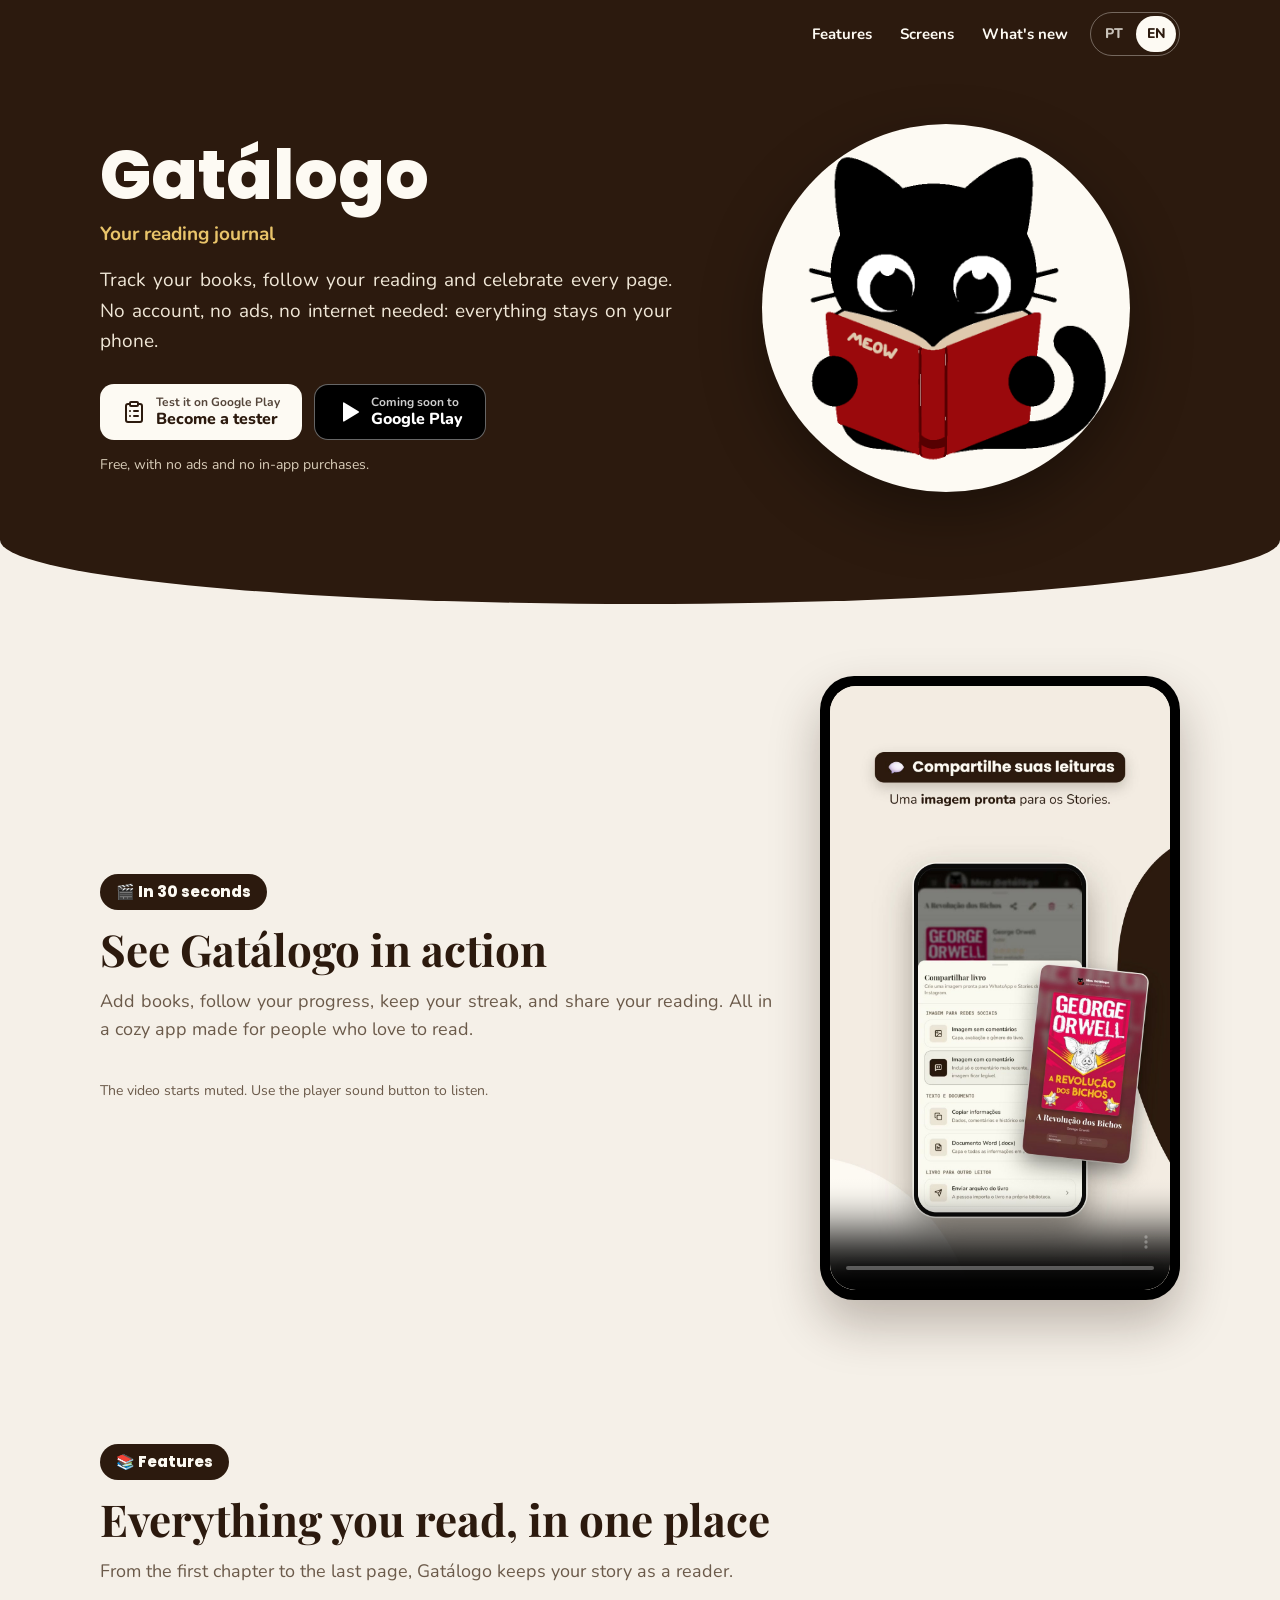
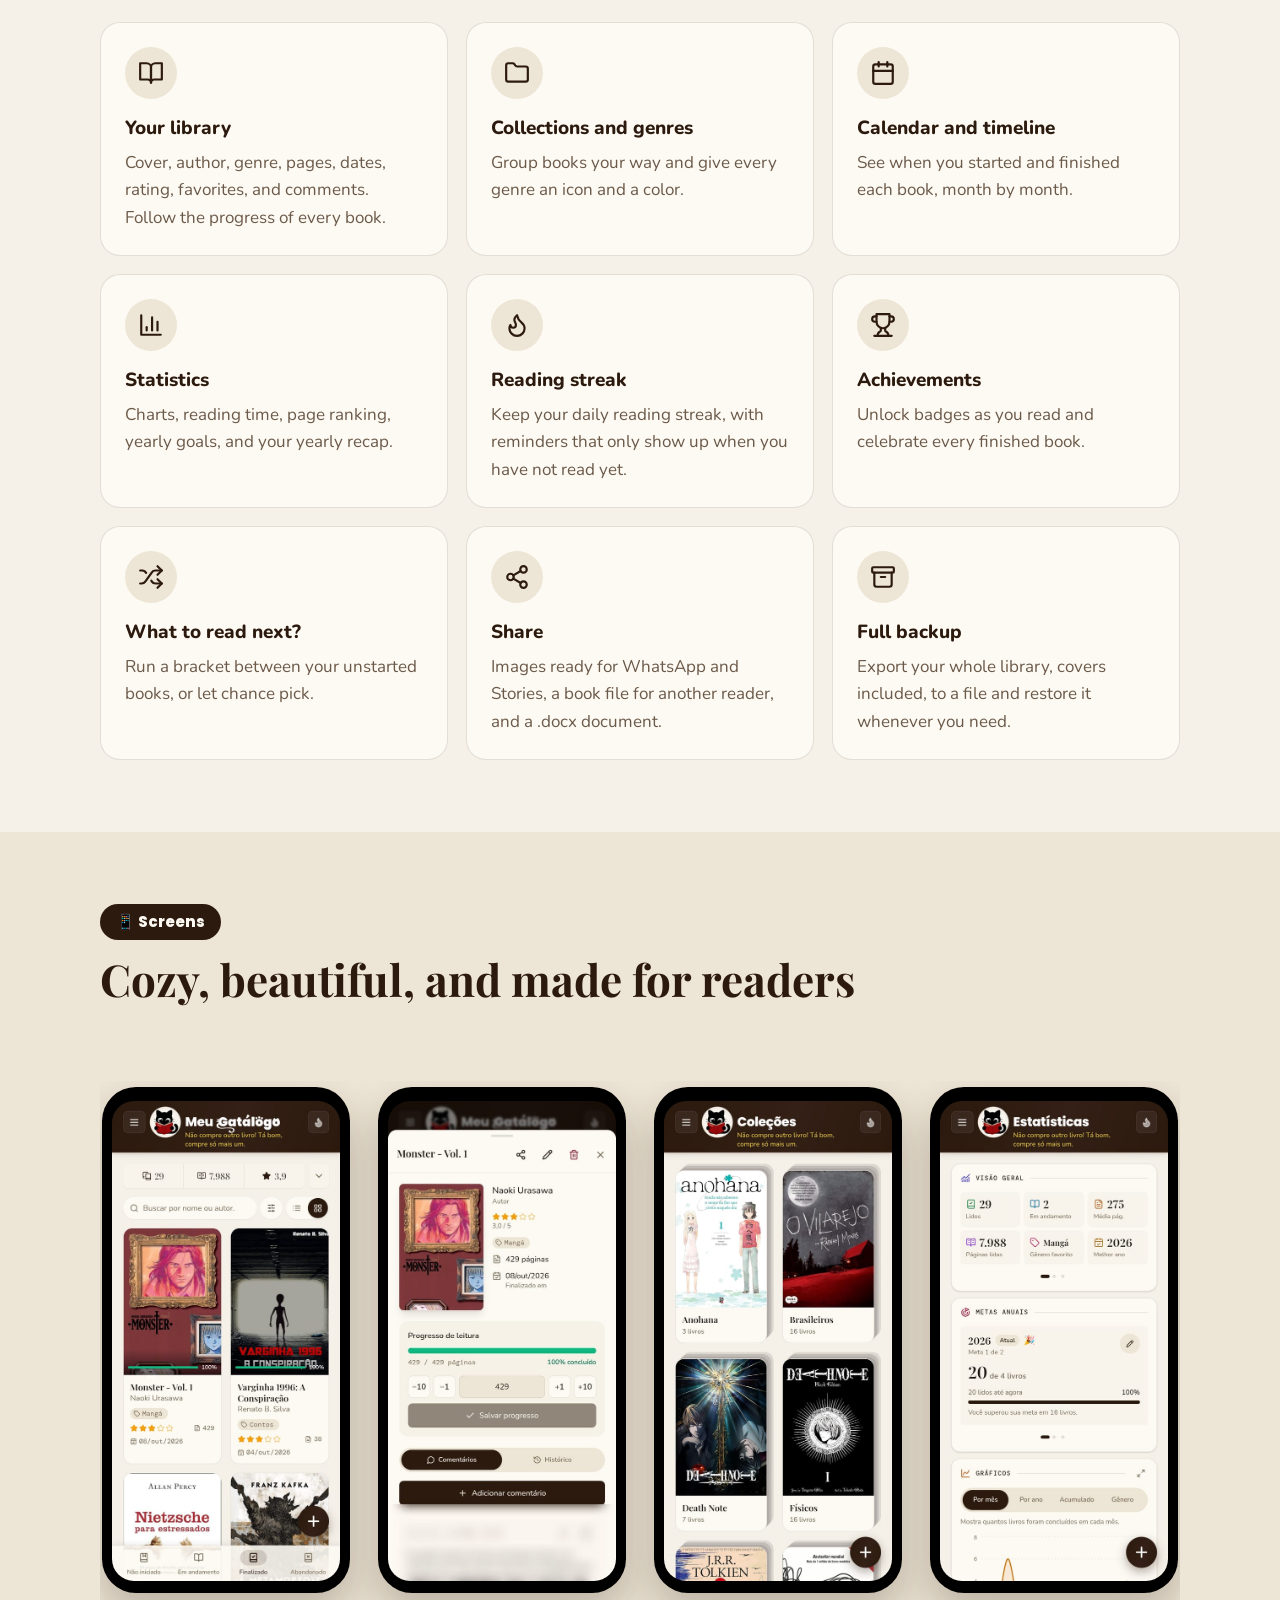
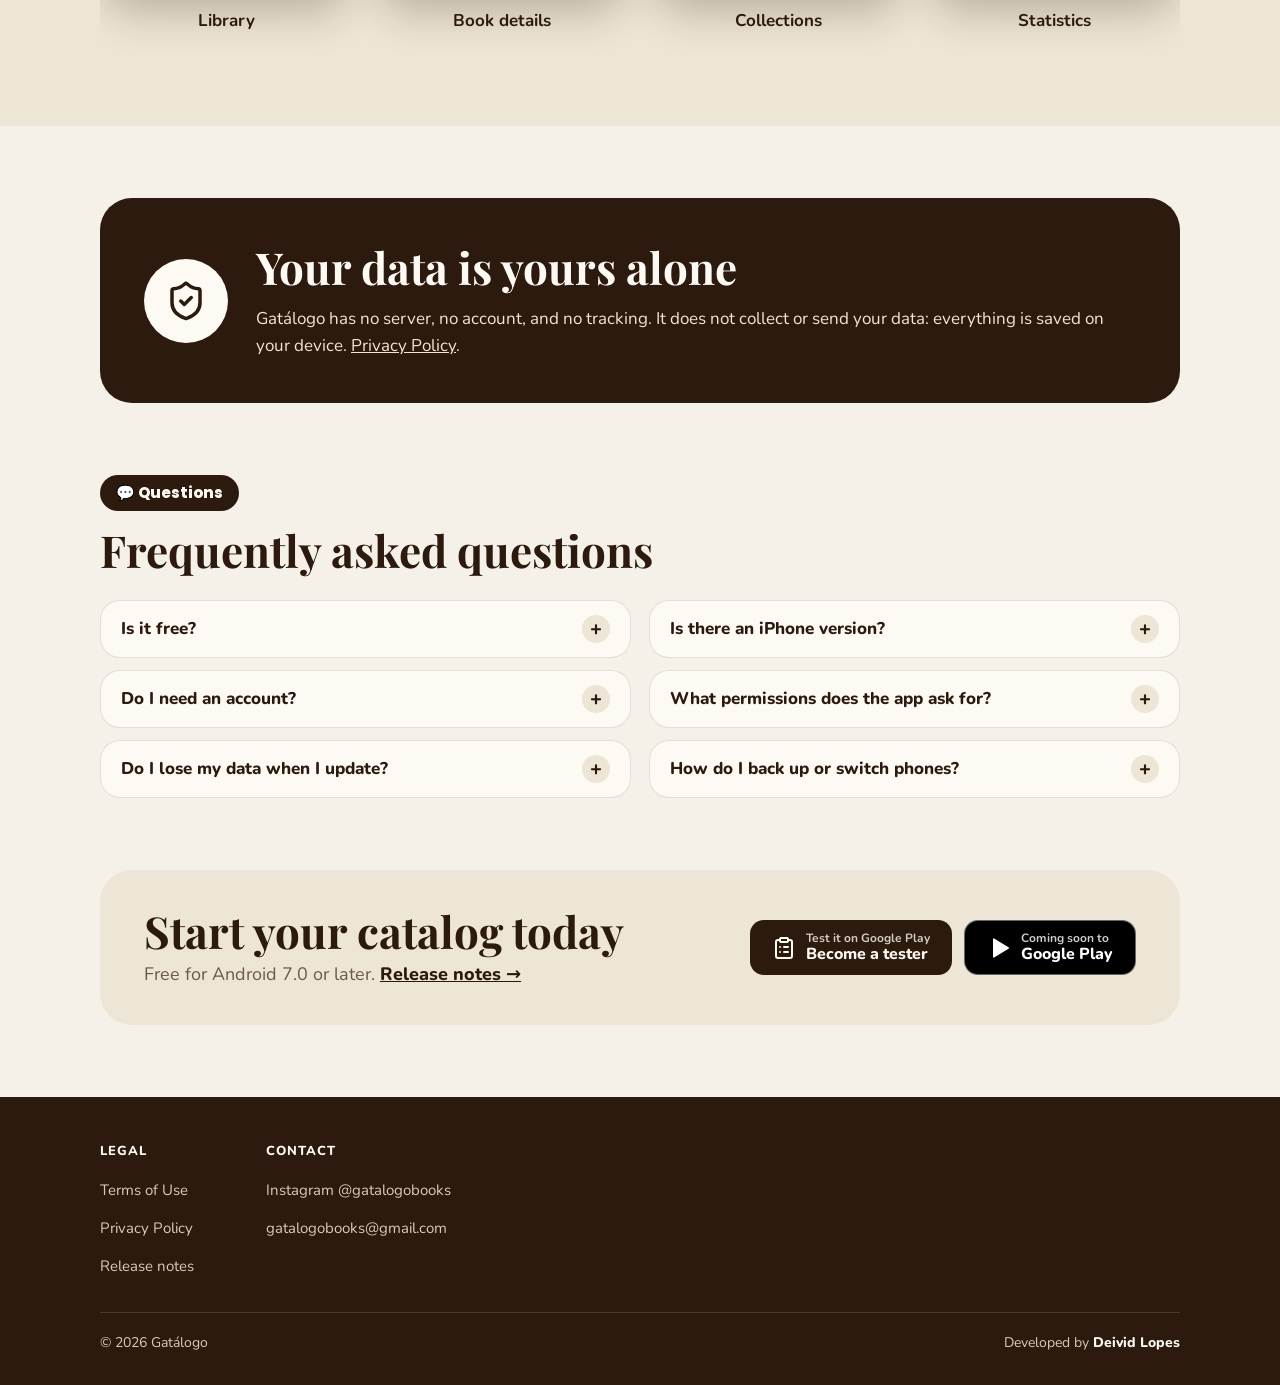
==== commit bae05b54: "Replace the APK downloads with the tester sign-up form The site no longer serves the APK. The downlo" ====
--- a/en/index.html
+++ b/en/index.html
@@ -11,22 +11,22 @@
 <meta property="og:type" content="website">
 <meta property="og:site_name" content="Gatálogo">
 <meta property="og:locale" content="en_US">
-<meta property="og:image" content="https://deividlopess.github.io/gatalogo/assets/img/og-en.jpg?v=54afafa1e4">
+<meta property="og:image" content="https://gatalogo.github.io/assets/img/og-en.jpg?v=54afafa1e4">
 <meta property="og:image:width" content="1200">
 <meta property="og:image:height" content="630">
 <meta property="og:image:alt" content="Gatálogo, your reading journal: three app screens showing the library, a book page and the statistics">
 <meta name="twitter:card" content="summary_large_image">
-<meta property="og:url" content="https://deividlopess.github.io/gatalogo/en/">
+<meta property="og:url" content="https://gatalogo.github.io/en/">
 <link rel="icon" type="image/png" href="../assets/img/logo.png">
 <link rel="apple-touch-icon" href="../assets/img/logo.png">
 <link rel="preload" href="../assets/fonts/poppins-latin-800-normal.woff2" as="font" type="font/woff2" crossorigin>
-<link rel="stylesheet" href="../assets/style.css?v=9fbdb3a426">
+<link rel="stylesheet" href="../assets/style.css?v=e091ee0068">
 <script>document.documentElement.classList.add('js');window.__revealFallback=setTimeout(function(){document.documentElement.classList.add('reveal-all')},3000)</script>
 <script src="../assets/site.js?v=0984631169" defer></script>
 </head>
 <body>
 <header class="top"><div class="wrap">
-<nav><a href="#recursos">Features</a><a href="#telas">Screens</a><a class="nav-dl" href="downloads.html">Downloads</a><span class="lang-switch"><a href="../" hreflang="pt-BR" lang="pt-BR" title="Português">PT</a><span class="lang-on" aria-current="true" title="English">EN</span></span></nav>
+<nav><a href="#recursos">Features</a><a href="#telas">Screens</a><a class="nav-dl" href="downloads.html">What's new</a><span class="lang-switch"><a href="../" hreflang="pt-BR" lang="pt-BR" title="Português">PT</a><span class="lang-on" aria-current="true" title="English">EN</span></span></nav>
 </div></header>
 <main>
 <div class="hero"><div class="wrap">
@@ -35,7 +35,7 @@
 <p class="tagline reveal" style="--d:80ms"><span class="tagline-text" data-phrases='["Your reading journal","Your bookshelf in your pocket","Track every page you read","Keep your reading streak lit 🔥","Yearly goals and a recap","Achievements for every book","Collections your way","A bracket to pick your next read","Share it on your Stories","Full backup, covers included","No account and no ads","Now with more cats! 🐾"]'>Your reading journal</span></p>
 <p class="lead reveal" style="--d:160ms">Track your books, follow your reading and celebrate every page. No account, no ads, no internet needed: everything stays on your phone.</p>
 <div class="reveal" style="--d:240ms"><div class="cta">
-<a class="btn btn-light" href="../download/gatalogo-1.0.0.apk" download><svg viewBox="0 0 24 24" fill="none" stroke="currentColor" stroke-width="2" stroke-linecap="round" stroke-linejoin="round" aria-hidden="true"><path d="M21 15v4a2 2 0 0 1-2 2H5a2 2 0 0 1-2-2v-4"/><path d="m7 10 5 5 5-5"/><path d="M12 15V3"/></svg><span><small>Android · version 1.0.0</small>Download APK</span></a>
+<a class="btn btn-light" href="https://docs.google.com/forms/d/e/1FAIpQLSc_Cd3lQI5h02FUbUw92Fmr9Pv2Ik6XXAYGIUIRukbxX0s5_w/viewform" target="_blank" rel="noopener"><svg viewBox="0 0 24 24" fill="none" stroke="currentColor" stroke-width="2" stroke-linecap="round" stroke-linejoin="round" aria-hidden="true"><rect width="8" height="4" x="8" y="2" rx="1"/><path d="M16 4h2a2 2 0 0 1 2 2v14a2 2 0 0 1-2 2H6a2 2 0 0 1-2-2V6a2 2 0 0 1 2-2h2"/><path d="M12 11h4"/><path d="M12 16h4"/><path d="M8 11h.01"/><path d="M8 16h.01"/></svg><span><small>Test it on Google Play</small>Become a tester</span></a>
 <a class="btn btn-store" role="link" aria-disabled="true" title="Coming soon to Google Play"><svg viewBox="0 0 24 24" fill="currentColor" aria-hidden="true"><path d="M6 3.5v17a1 1 0 0 0 1.5.86l14-8.5a1 1 0 0 0 0-1.72l-14-8.5A1 1 0 0 0 6 3.5Z"/></svg><span><small>Coming soon to</small>Google Play</span></a>
 </div></div>
 <p class="note reveal" style="--d:320ms">Free, with no ads and no in-app purchases.</p>
@@ -129,7 +129,7 @@
 <p>Free for Android 7.0 or later. <a href="downloads.html">Release notes →</a></p>
 </div>
 <div class="cta">
-<a class="btn btn-light" href="../download/gatalogo-1.0.0.apk" download><svg viewBox="0 0 24 24" fill="none" stroke="currentColor" stroke-width="2" stroke-linecap="round" stroke-linejoin="round" aria-hidden="true"><path d="M21 15v4a2 2 0 0 1-2 2H5a2 2 0 0 1-2-2v-4"/><path d="m7 10 5 5 5-5"/><path d="M12 15V3"/></svg><span><small>Android · version 1.0.0</small>Download APK</span></a>
+<a class="btn btn-light" href="https://docs.google.com/forms/d/e/1FAIpQLSc_Cd3lQI5h02FUbUw92Fmr9Pv2Ik6XXAYGIUIRukbxX0s5_w/viewform" target="_blank" rel="noopener"><svg viewBox="0 0 24 24" fill="none" stroke="currentColor" stroke-width="2" stroke-linecap="round" stroke-linejoin="round" aria-hidden="true"><rect width="8" height="4" x="8" y="2" rx="1"/><path d="M16 4h2a2 2 0 0 1 2 2v14a2 2 0 0 1-2 2H6a2 2 0 0 1-2-2V6a2 2 0 0 1 2-2h2"/><path d="M12 11h4"/><path d="M12 16h4"/><path d="M8 11h.01"/><path d="M8 16h.01"/></svg><span><small>Test it on Google Play</small>Become a tester</span></a>
 <a class="btn btn-store" role="link" aria-disabled="true" title="Coming soon to Google Play"><svg viewBox="0 0 24 24" fill="currentColor" aria-hidden="true"><path d="M6 3.5v17a1 1 0 0 0 1.5.86l14-8.5a1 1 0 0 0 0-1.72l-14-8.5A1 1 0 0 0 6 3.5Z"/></svg><span><small>Coming soon to</small>Google Play</span></a>
 </div>
 </div>
--- a/assets/style.css
+++ b/assets/style.css
@@ -967,15 +967,13 @@
   .download-card .cta {
     justify-content: center;
   }
-  .top nav > a:not(.nav-dl) {
+  /* Phones show only the language switch; downloads stay reachable from the hero and footer */
+  .top nav > a {
     display: none;
   }
   .top nav {
     flex-wrap: nowrap;
     gap: 2px;
-  }
-  .top nav .nav-dl {
-    padding: 8px 10px;
   }
   .lang-switch {
     margin-left: 2px;
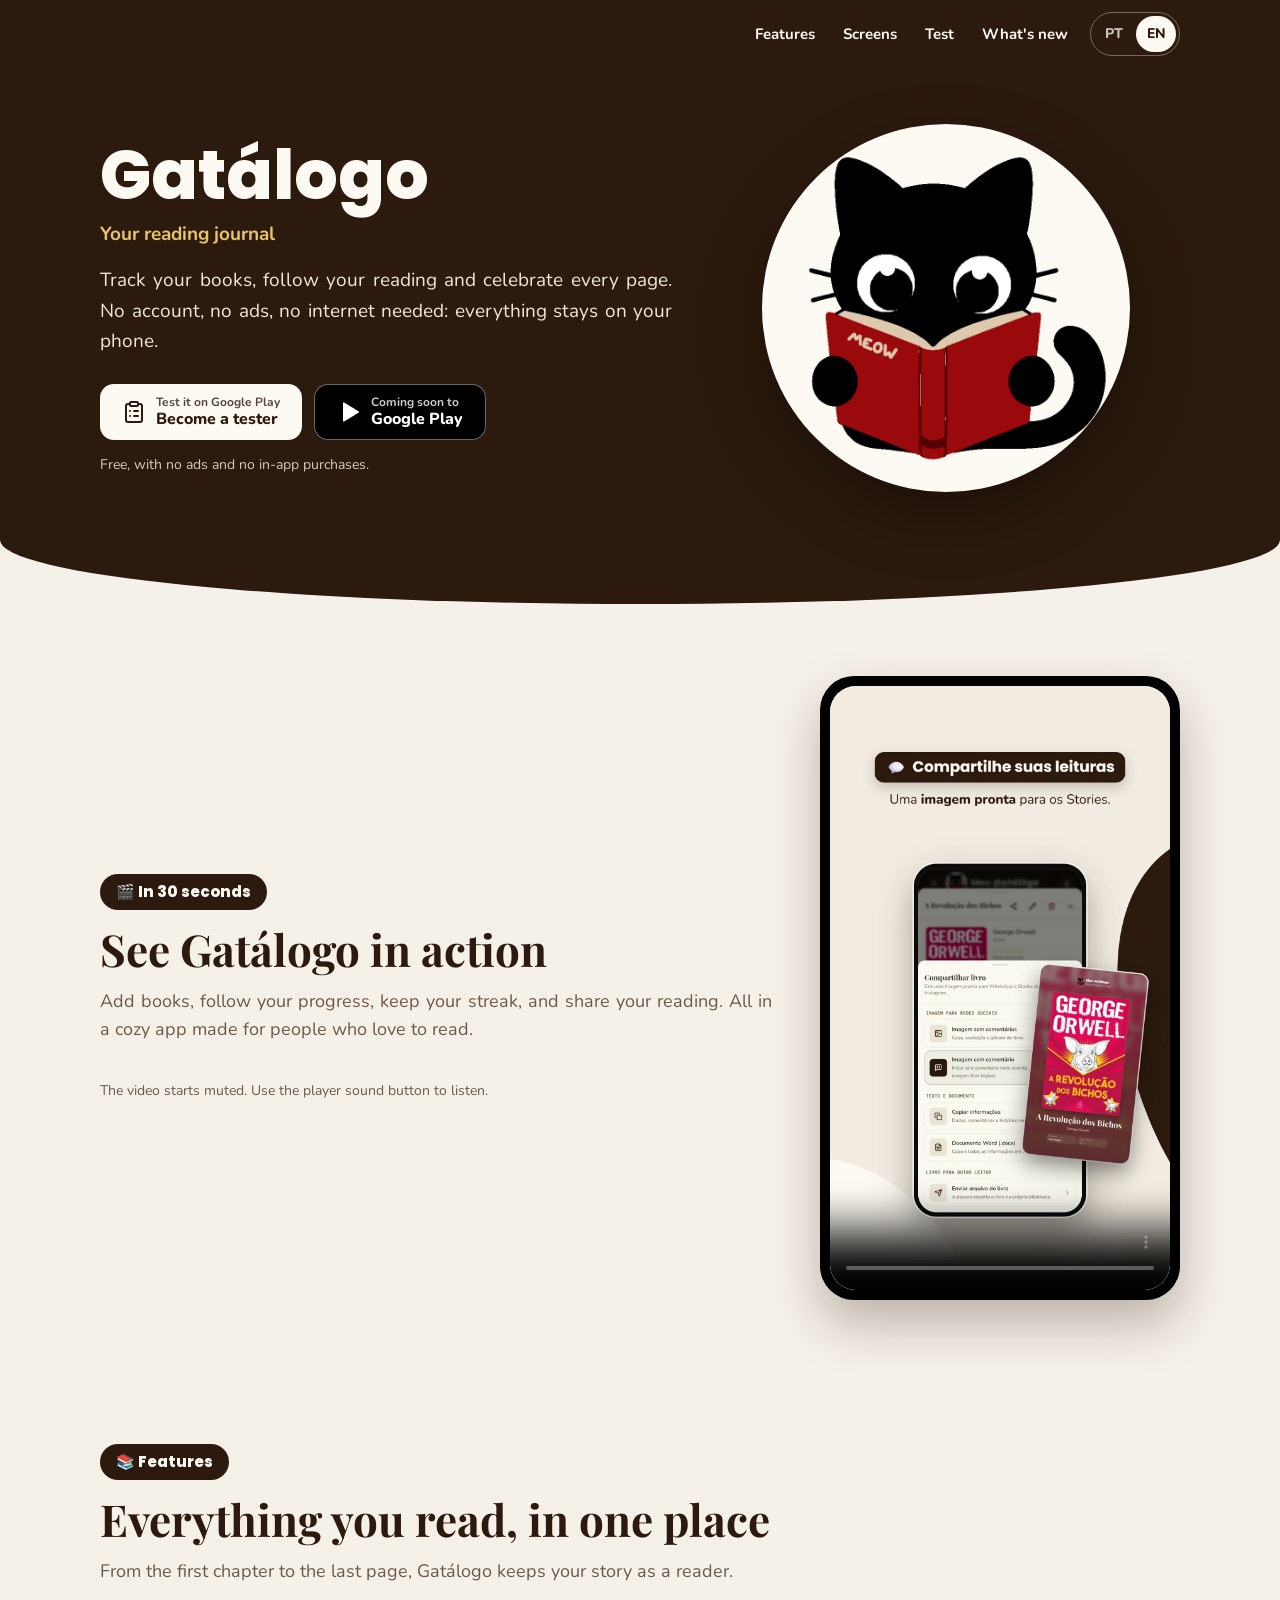
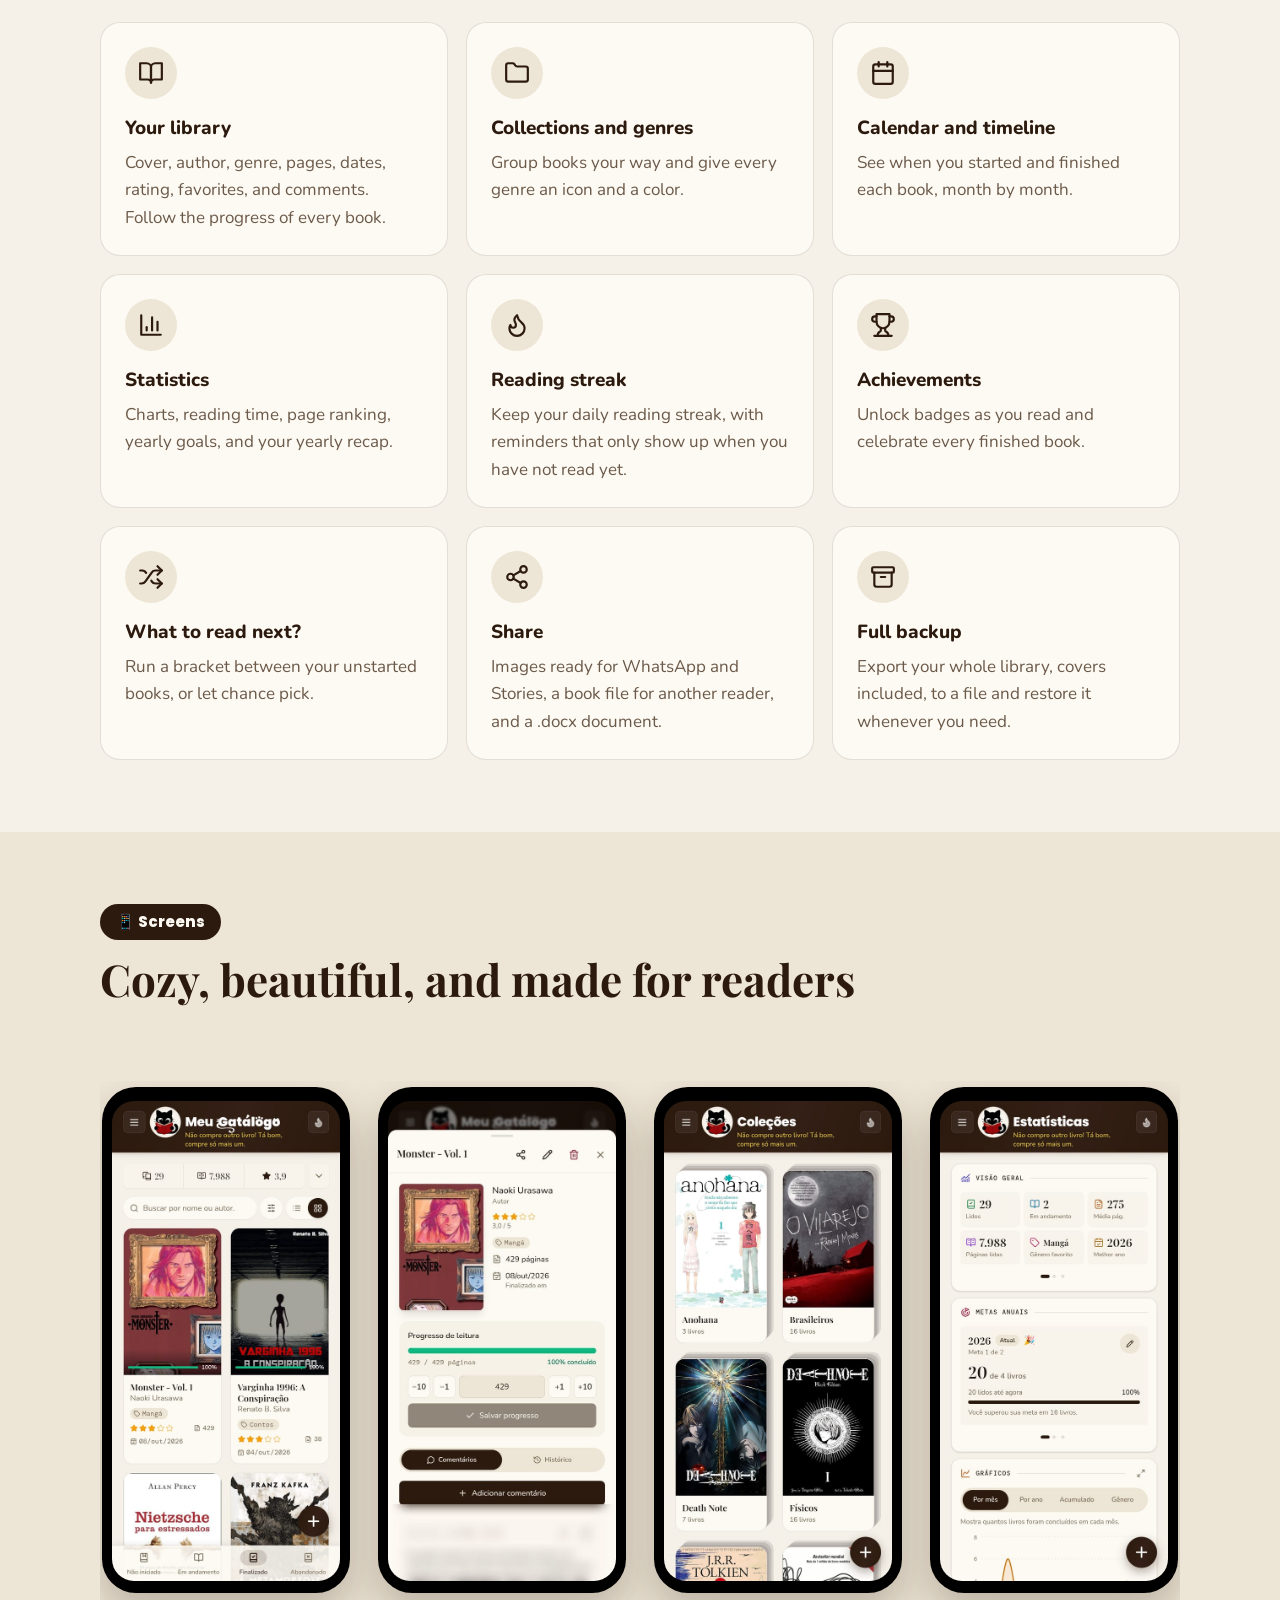
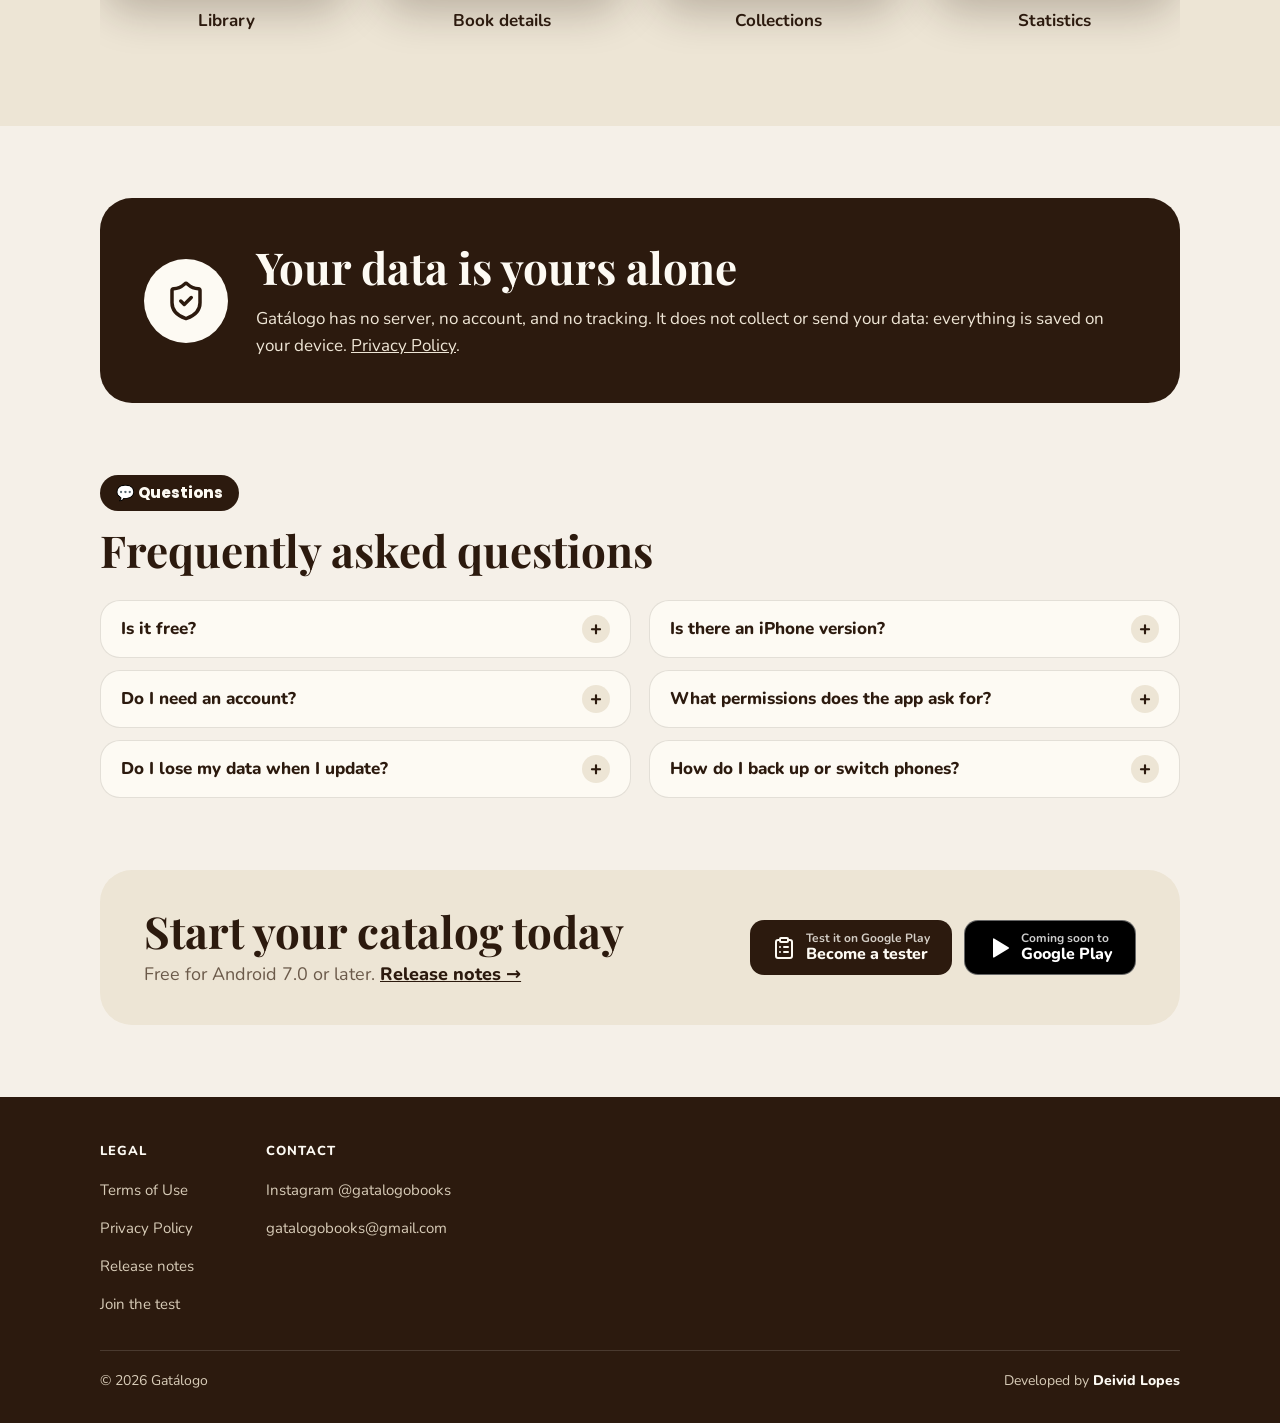
==== commit ade4318c: "Split the test sign-up and the release notes into separate pages The What's new page now shows only " ====
--- a/en/index.html
+++ b/en/index.html
@@ -20,13 +20,13 @@
 <link rel="icon" type="image/png" href="../assets/img/logo.png">
 <link rel="apple-touch-icon" href="../assets/img/logo.png">
 <link rel="preload" href="../assets/fonts/poppins-latin-800-normal.woff2" as="font" type="font/woff2" crossorigin>
-<link rel="stylesheet" href="../assets/style.css?v=e091ee0068">
+<link rel="stylesheet" href="../assets/style.css?v=b254d9eecc">
 <script>document.documentElement.classList.add('js');window.__revealFallback=setTimeout(function(){document.documentElement.classList.add('reveal-all')},3000)</script>
 <script src="../assets/site.js?v=0984631169" defer></script>
 </head>
 <body>
 <header class="top"><div class="wrap">
-<nav><a href="#recursos">Features</a><a href="#telas">Screens</a><a class="nav-dl" href="downloads.html">What's new</a><span class="lang-switch"><a href="../" hreflang="pt-BR" lang="pt-BR" title="Português">PT</a><span class="lang-on" aria-current="true" title="English">EN</span></span></nav>
+<nav><a href="#recursos">Features</a><a href="#telas">Screens</a><a href="test.html">Test</a><a class="nav-dl" href="downloads.html">What's new</a><span class="lang-switch"><a href="../" hreflang="pt-BR" lang="pt-BR" title="Português">PT</a><span class="lang-on" aria-current="true" title="English">EN</span></span></nav>
 </div></header>
 <main>
 <div class="hero"><div class="wrap">
@@ -35,7 +35,7 @@
 <p class="tagline reveal" style="--d:80ms"><span class="tagline-text" data-phrases='["Your reading journal","Your bookshelf in your pocket","Track every page you read","Keep your reading streak lit 🔥","Yearly goals and a recap","Achievements for every book","Collections your way","A bracket to pick your next read","Share it on your Stories","Full backup, covers included","No account and no ads","Now with more cats! 🐾"]'>Your reading journal</span></p>
 <p class="lead reveal" style="--d:160ms">Track your books, follow your reading and celebrate every page. No account, no ads, no internet needed: everything stays on your phone.</p>
 <div class="reveal" style="--d:240ms"><div class="cta">
-<a class="btn btn-light" href="https://docs.google.com/forms/d/e/1FAIpQLSc_Cd3lQI5h02FUbUw92Fmr9Pv2Ik6XXAYGIUIRukbxX0s5_w/viewform" target="_blank" rel="noopener"><svg viewBox="0 0 24 24" fill="none" stroke="currentColor" stroke-width="2" stroke-linecap="round" stroke-linejoin="round" aria-hidden="true"><rect width="8" height="4" x="8" y="2" rx="1"/><path d="M16 4h2a2 2 0 0 1 2 2v14a2 2 0 0 1-2 2H6a2 2 0 0 1-2-2V6a2 2 0 0 1 2-2h2"/><path d="M12 11h4"/><path d="M12 16h4"/><path d="M8 11h.01"/><path d="M8 16h.01"/></svg><span><small>Test it on Google Play</small>Become a tester</span></a>
+<a class="btn btn-light" href="test.html"><svg viewBox="0 0 24 24" fill="none" stroke="currentColor" stroke-width="2" stroke-linecap="round" stroke-linejoin="round" aria-hidden="true"><rect width="8" height="4" x="8" y="2" rx="1"/><path d="M16 4h2a2 2 0 0 1 2 2v14a2 2 0 0 1-2 2H6a2 2 0 0 1-2-2V6a2 2 0 0 1 2-2h2"/><path d="M12 11h4"/><path d="M12 16h4"/><path d="M8 11h.01"/><path d="M8 16h.01"/></svg><span><small>Test it on Google Play</small>Become a tester</span></a>
 <a class="btn btn-store" role="link" aria-disabled="true" title="Coming soon to Google Play"><svg viewBox="0 0 24 24" fill="currentColor" aria-hidden="true"><path d="M6 3.5v17a1 1 0 0 0 1.5.86l14-8.5a1 1 0 0 0 0-1.72l-14-8.5A1 1 0 0 0 6 3.5Z"/></svg><span><small>Coming soon to</small>Google Play</span></a>
 </div></div>
 <p class="note reveal" style="--d:320ms">Free, with no ads and no in-app purchases.</p>
@@ -129,7 +129,7 @@
 <p>Free for Android 7.0 or later. <a href="downloads.html">Release notes →</a></p>
 </div>
 <div class="cta">
-<a class="btn btn-light" href="https://docs.google.com/forms/d/e/1FAIpQLSc_Cd3lQI5h02FUbUw92Fmr9Pv2Ik6XXAYGIUIRukbxX0s5_w/viewform" target="_blank" rel="noopener"><svg viewBox="0 0 24 24" fill="none" stroke="currentColor" stroke-width="2" stroke-linecap="round" stroke-linejoin="round" aria-hidden="true"><rect width="8" height="4" x="8" y="2" rx="1"/><path d="M16 4h2a2 2 0 0 1 2 2v14a2 2 0 0 1-2 2H6a2 2 0 0 1-2-2V6a2 2 0 0 1 2-2h2"/><path d="M12 11h4"/><path d="M12 16h4"/><path d="M8 11h.01"/><path d="M8 16h.01"/></svg><span><small>Test it on Google Play</small>Become a tester</span></a>
+<a class="btn btn-light" href="test.html"><svg viewBox="0 0 24 24" fill="none" stroke="currentColor" stroke-width="2" stroke-linecap="round" stroke-linejoin="round" aria-hidden="true"><rect width="8" height="4" x="8" y="2" rx="1"/><path d="M16 4h2a2 2 0 0 1 2 2v14a2 2 0 0 1-2 2H6a2 2 0 0 1-2-2V6a2 2 0 0 1 2-2h2"/><path d="M12 11h4"/><path d="M12 16h4"/><path d="M8 11h.01"/><path d="M8 16h.01"/></svg><span><small>Test it on Google Play</small>Become a tester</span></a>
 <a class="btn btn-store" role="link" aria-disabled="true" title="Coming soon to Google Play"><svg viewBox="0 0 24 24" fill="currentColor" aria-hidden="true"><path d="M6 3.5v17a1 1 0 0 0 1.5.86l14-8.5a1 1 0 0 0 0-1.72l-14-8.5A1 1 0 0 0 6 3.5Z"/></svg><span><small>Coming soon to</small>Google Play</span></a>
 </div>
 </div>
@@ -142,6 +142,7 @@
 <a href="terms.html">Terms of Use</a>
 <a href="privacy.html">Privacy Policy</a>
 <a href="downloads.html">Release notes</a>
+<a href="test.html">Join the test</a>
 </nav>
 <div class="footer-col">
 <h3>Contact</h3>
--- a/assets/style.css
+++ b/assets/style.css
@@ -743,16 +743,57 @@
 .release-notes > h2 {
   font-size: clamp(26px, 4vw, 34px);
 }
+/* On the test page the steps are the first card, overlapping the hero like the latest release card */
+.install.test-steps {
+  margin-top: 0;
+  background: var(--card);
+  border: 1px solid var(--border);
+  box-shadow: 0 20px 44px rgba(44, 26, 14, 0.14);
+}
 .install ol {
   margin: 0;
   padding-left: 22px;
   display: grid;
   gap: 6px;
 }
-.install-note {
-  margin: 16px 0 0;
-  color: var(--muted);
-  text-align: justify;
+.tester-form {
+  margin-top: 36px;
+  scroll-margin-top: 24px;
+}
+.tester-form h2 {
+  font-size: clamp(26px, 4vw, 34px);
+}
+.tester-form iframe {
+  display: block;
+  width: 100%;
+  max-width: 640px;
+  height: 1230px;
+  margin: 16px auto 0;
+  border: 0;
+  border-radius: var(--radius);
+  background: var(--card);
+}
+/* The form grows taller as it narrows; these heights fit its content (measured per width)
+   without a nested scroll or a long empty tail. */
+@media (max-width: 591px) {
+  .tester-form iframe {
+    height: 1330px;
+  }
+}
+@media (max-width: 531px) {
+  .tester-form iframe {
+    height: 1450px;
+  }
+}
+@media (max-width: 389px) {
+  .tester-form iframe {
+    height: 1580px;
+  }
+}
+@media (max-width: 351px) {
+  .tester-form iframe {
+    height: 1780px;
+  }
 }
 .release-notes {
   padding: 56px 0 0;
